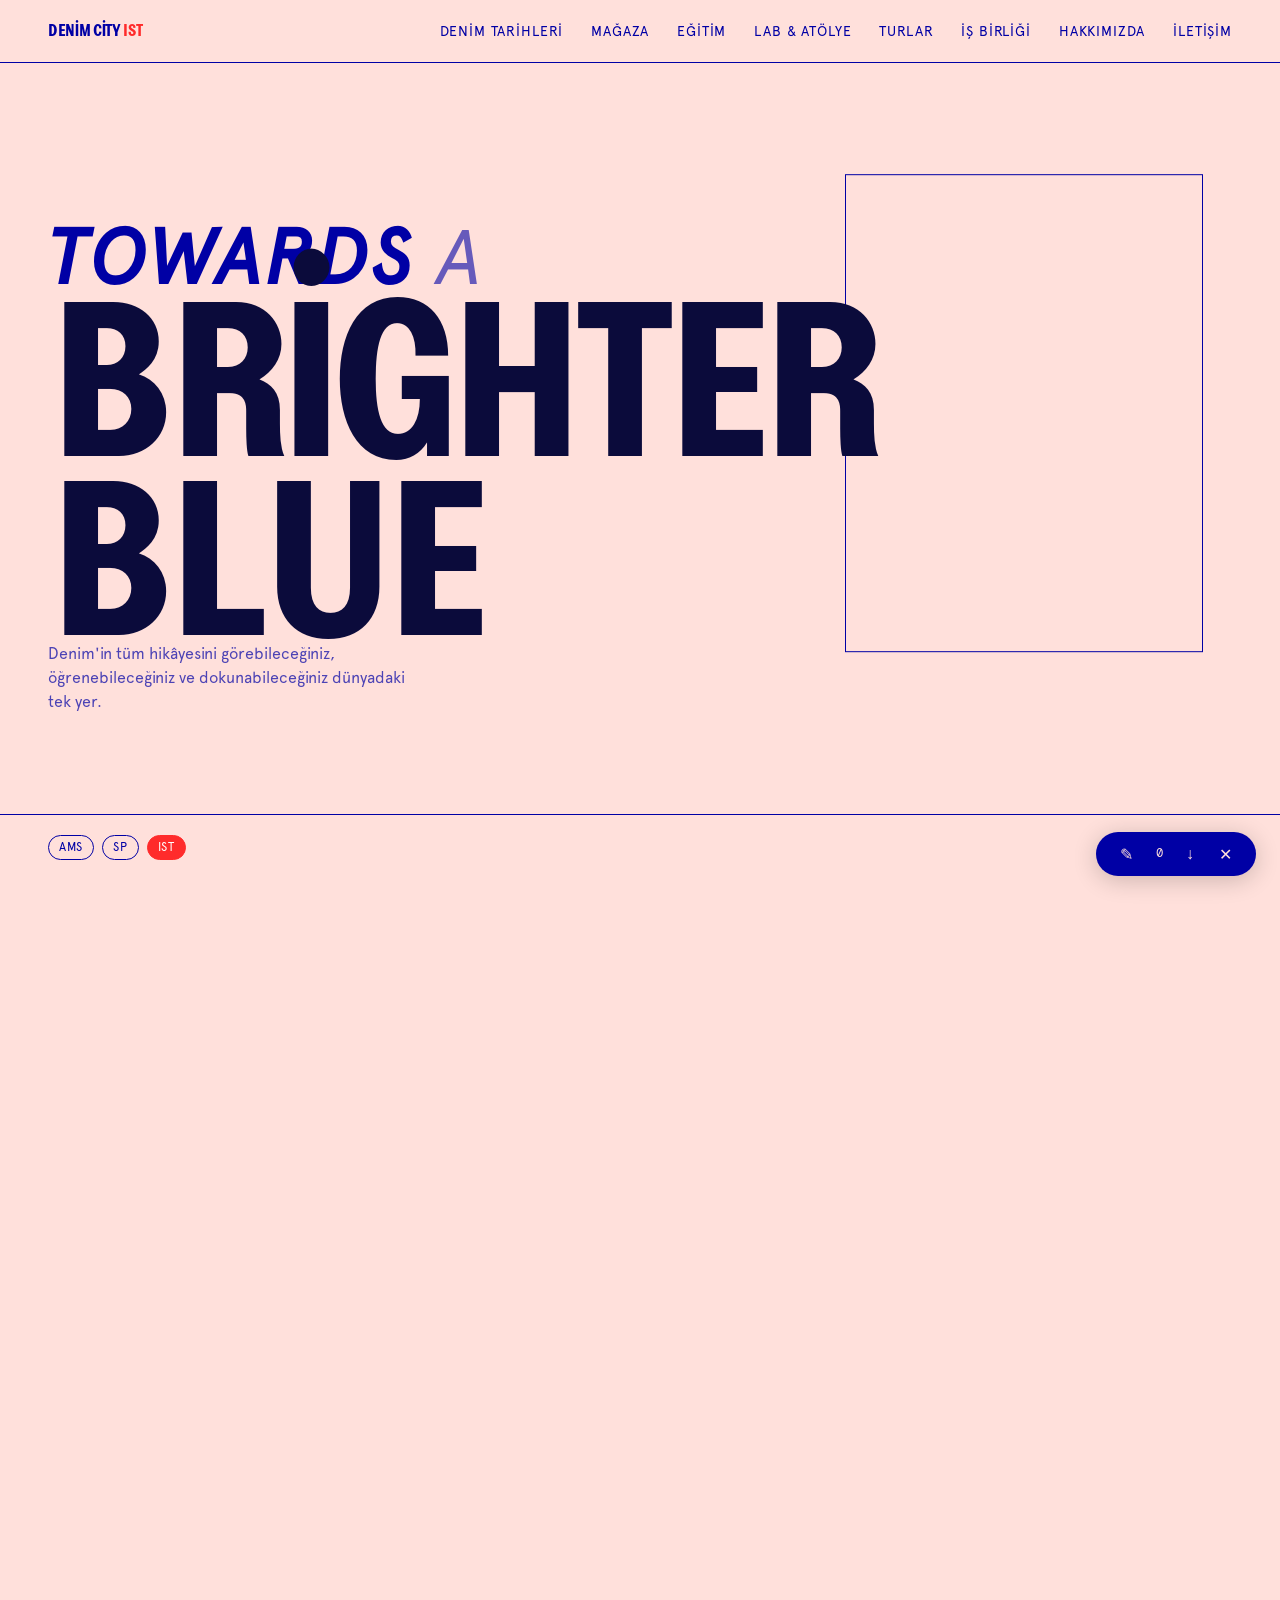
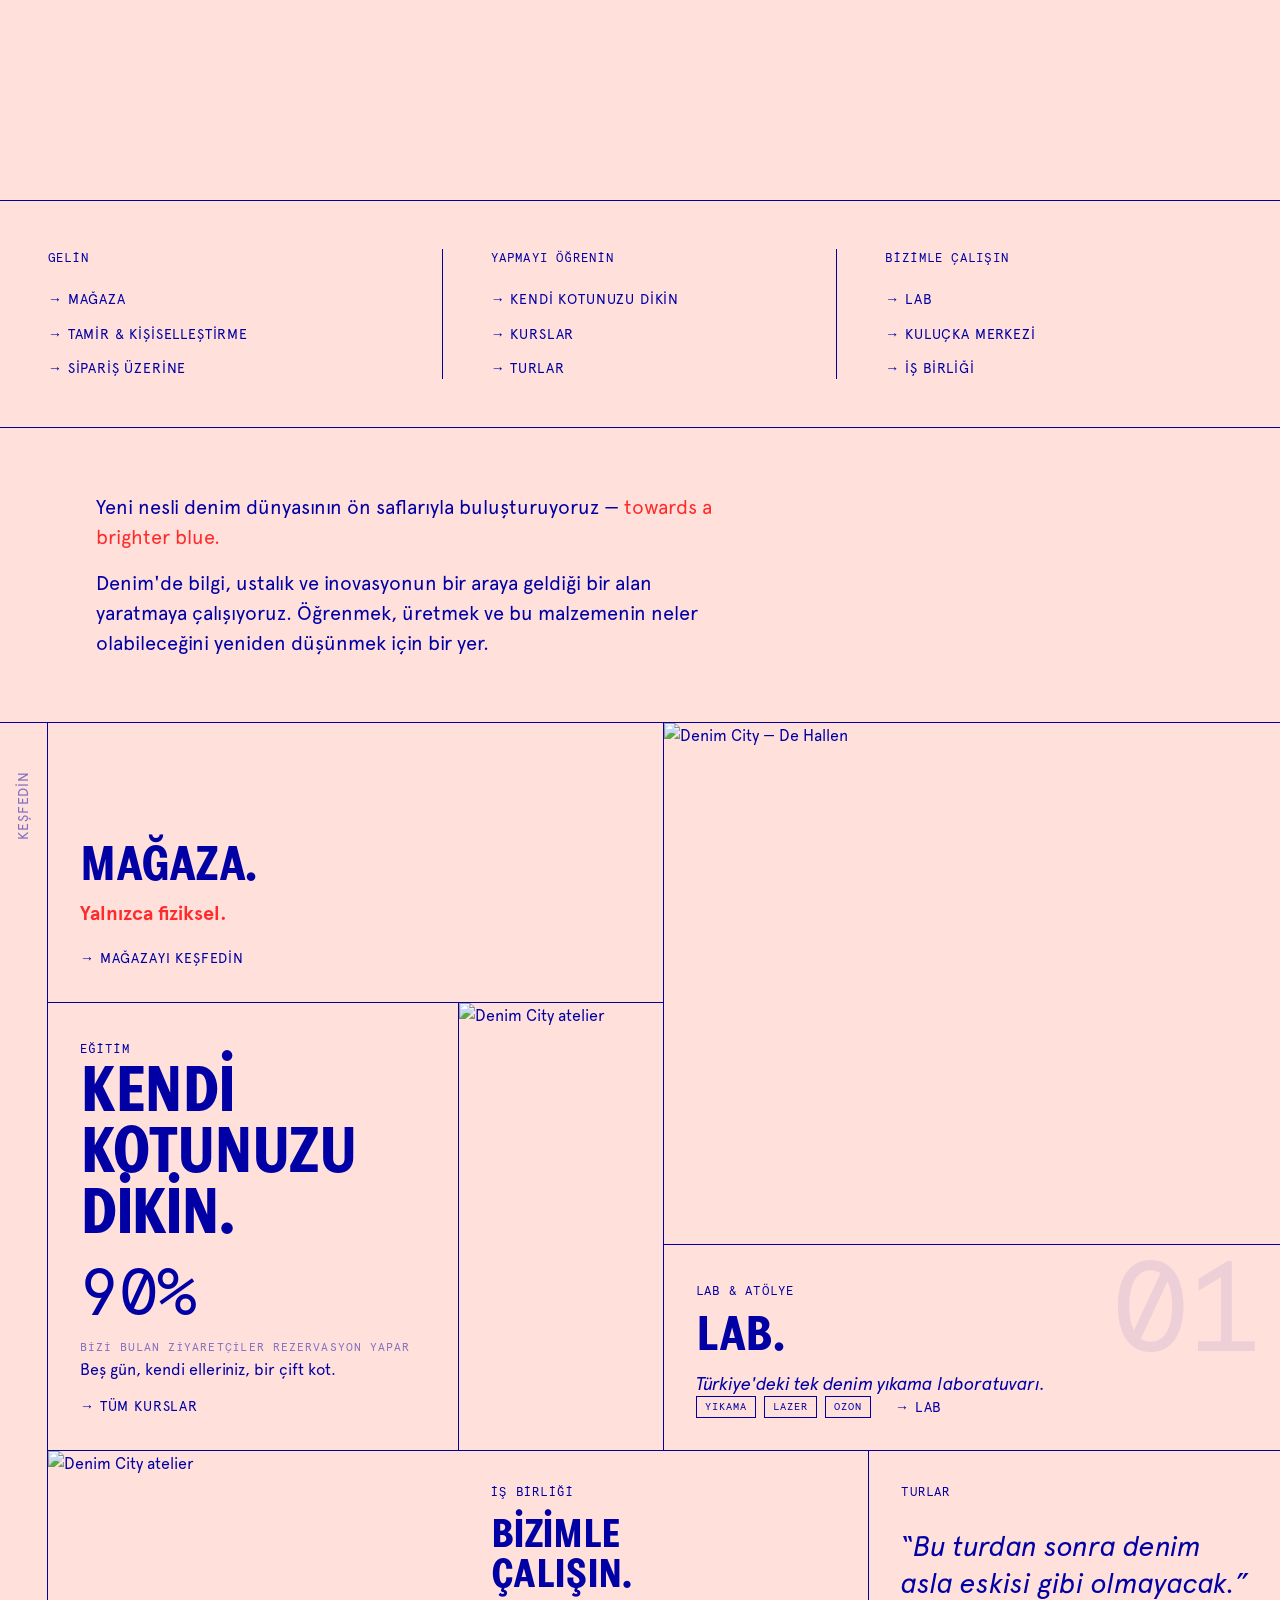
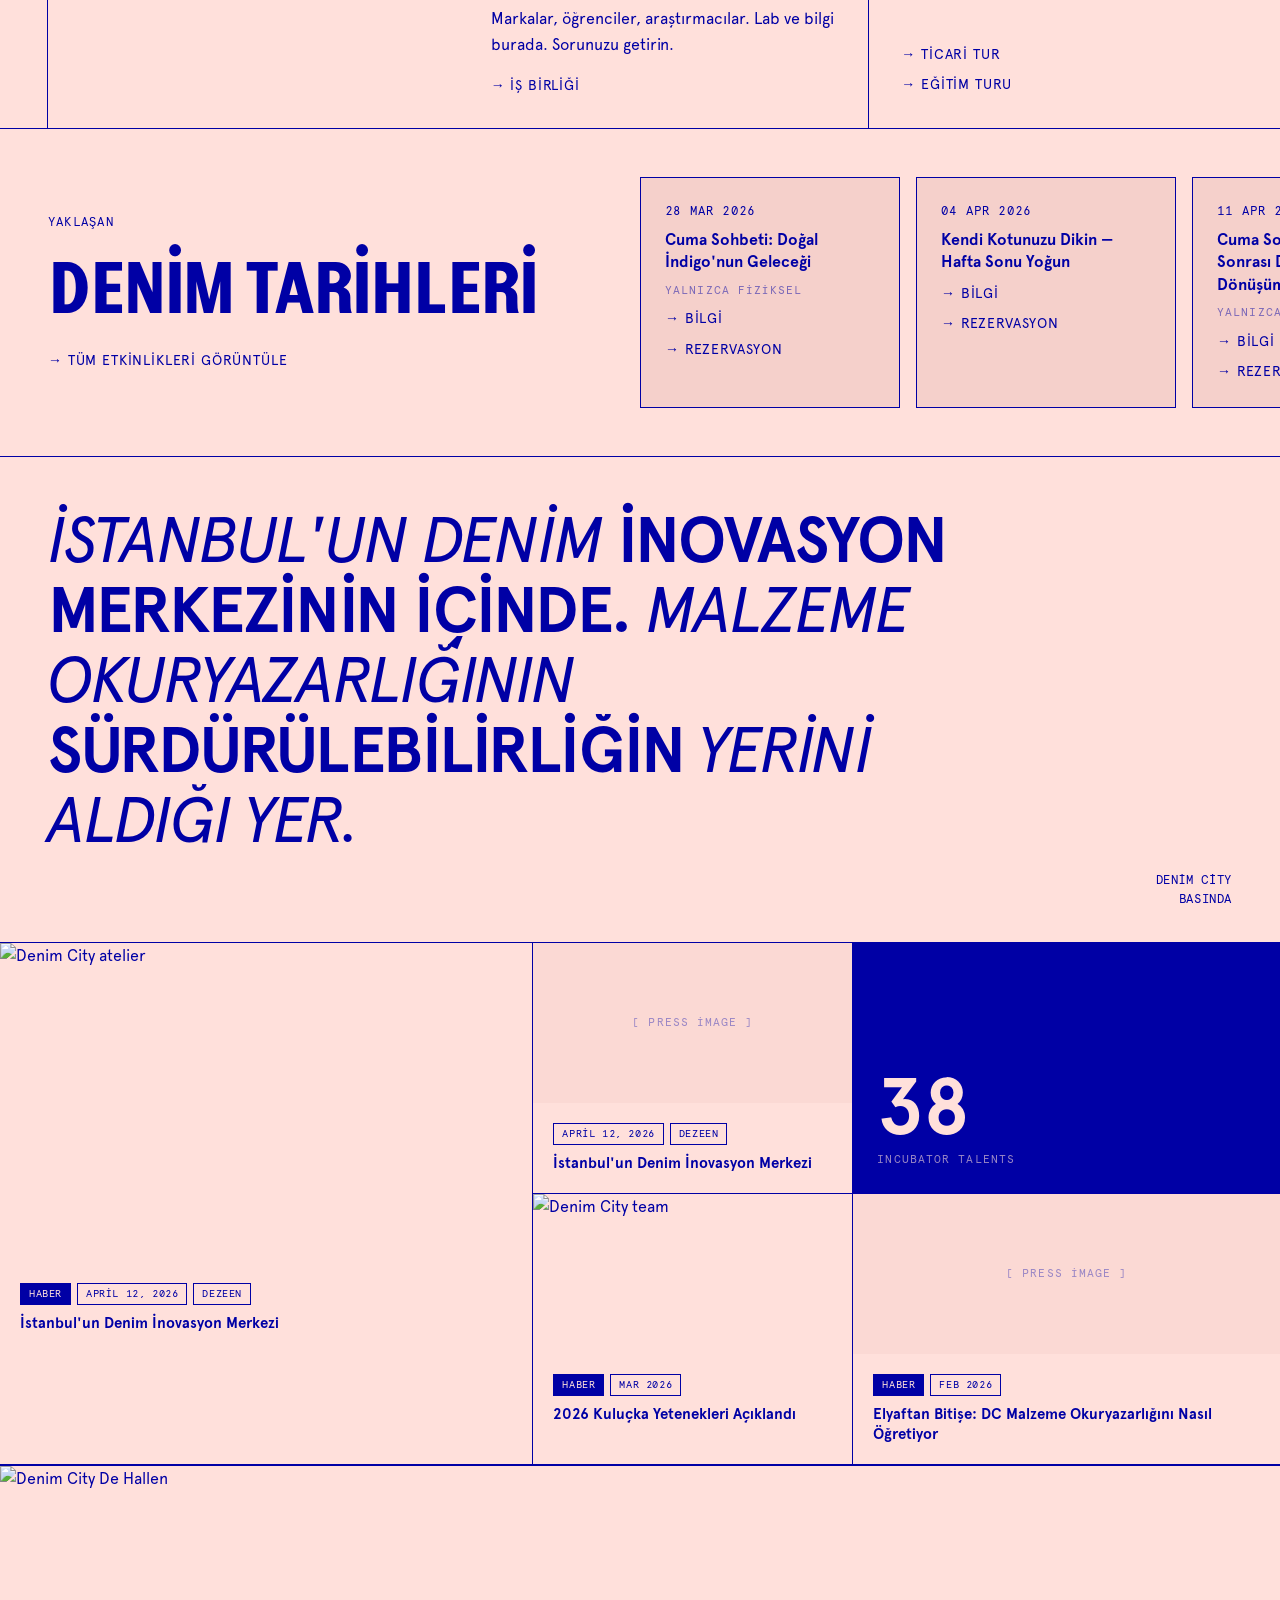
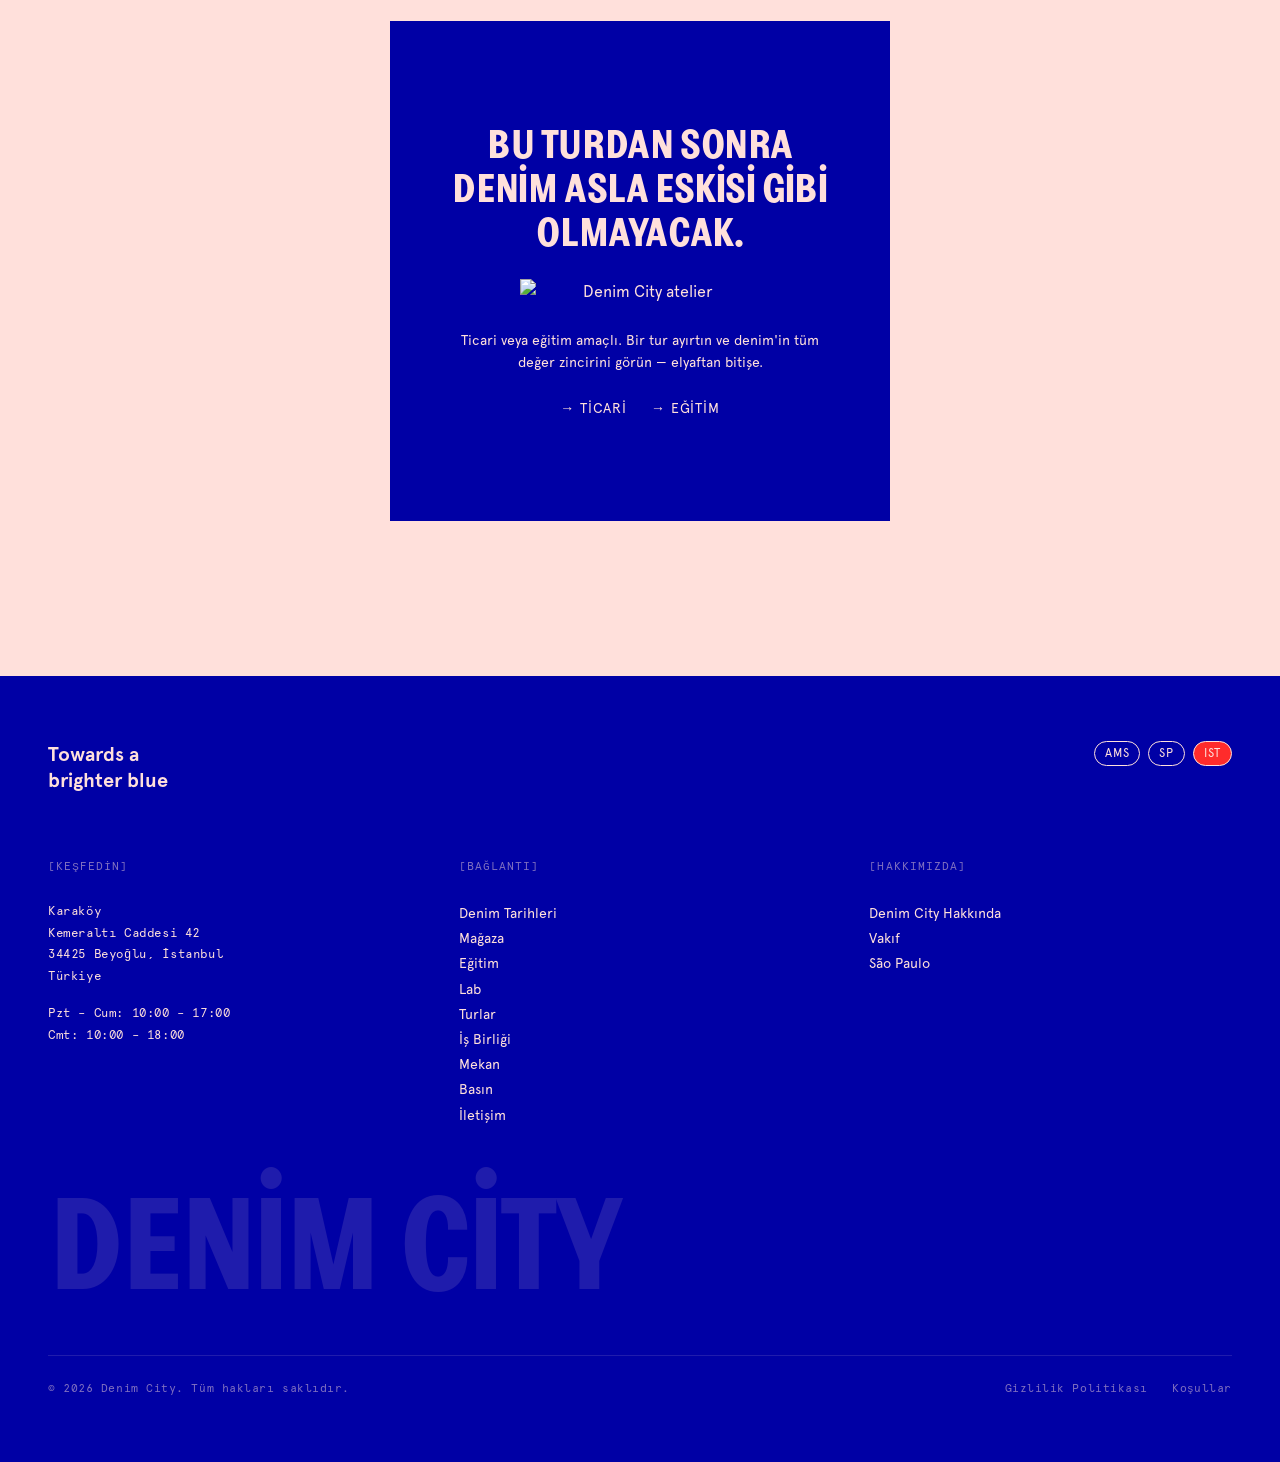
==== homepage-a-fade-tr.html @ 92e5d556 "Initial commit: Denim City homepage project Homepage variants, hero sections, fonts, images, workflo" ====
<!DOCTYPE html>
<html lang="tr">
<head>
  <meta charset="UTF-8">
  <meta name="viewport" content="width=device-width, initial-scale=1.0">
  <title>Denim City İstanbul</title>

  <link rel="preload" href="fonts/Topol-Bold.woff2" as="font" type="font/woff2" crossorigin>
  <link rel="preload" href="fonts/Apercu-Pro-Regular.woff2" as="font" type="font/woff2" crossorigin>
  <link rel="preload" href="fonts/Apercu-Mono.woff2" as="font" type="font/woff2" crossorigin>

  <style>
    @font-face {
      font-family: 'Topol';
      src: url('fonts/Topol-Bold.woff2') format('woff2');
      font-weight: 700;
      font-style: normal;
      font-display: swap;
    }
    @font-face {
      font-family: 'Apercu Pro';
      src: url('fonts/Apercu-Pro-Regular.woff2') format('woff2');
      font-weight: 400;
      font-style: normal;
      font-display: swap;
    }
    @font-face {
      font-family: 'Apercu Pro';
      src: url('fonts/Apercu-Pro-Bold.woff2') format('woff2');
      font-weight: 700;
      font-style: normal;
      font-display: swap;
    }
    @font-face {
      font-family: 'Apercu Pro';
      src: url('fonts/Apercu-Pro-Italic.woff2') format('woff2');
      font-weight: 400;
      font-style: italic;
      font-display: swap;
    }
    @font-face {
      font-family: 'Apercu Mono';
      src: url('fonts/Apercu-Mono.woff2') format('woff2');
      font-weight: 400;
      font-style: normal;
      font-display: swap;
    }

    *, *::before, *::after {
      margin: 0;
      padding: 0;
      box-sizing: border-box;
    }

    :root {
      --bg: #FFE0DB;
      --surface: #F5D0CB;
      --primary: #0000A5;
      --accent: #FF2B2B;
      --white: #FFFFFF;
      --font-display: 'Topol', sans-serif;
      --font-body: 'Apercu Pro', sans-serif;
      --font-mono: 'Apercu Mono', monospace;
    }

    html { scroll-behavior: smooth; }

    body {
      background: var(--bg);
      color: var(--primary);
      font-family: var(--font-body);
      font-size: 16px;
      line-height: 1.6;
      -webkit-font-smoothing: antialiased;
    }

    a { color: inherit; text-decoration: none; }

    img {
      display: block;
      width: 100%;
      height: 100%;
      object-fit: cover;
    }

    /* ── Nav ── */
    .nav {
      position: fixed;
      top: 0;
      left: 0;
      right: 0;
      z-index: 100;
      display: flex;
      align-items: center;
      justify-content: space-between;
      padding: 20px 48px;
      background: var(--bg);
      border-bottom: 1px solid var(--primary);
    }
    .nav__wordmark {
      font-family: var(--font-display);
      font-weight: 700;
      font-size: 16px;
      text-transform: uppercase;
      letter-spacing: -0.02em;
      line-height: 1;
      white-space: nowrap;
    }
    .nav__links {
      display: flex;
      gap: 28px;
    }
    .nav__links a {
      font-family: var(--font-body);
      font-size: 14px;
      text-transform: uppercase;
      letter-spacing: 0.06em;
      transition: color 0.2s;
    }
    .nav__links a:hover { color: var(--accent); }

    /* ── Shared ── */
    .rule { border-top: 1px solid var(--primary); }

    .pill {
      font-family: var(--font-body);
      font-size: 12px;
      text-transform: uppercase;
      letter-spacing: 0.06em;
      border: 1px solid var(--primary);
      border-radius: 999px;
      padding: 2px 10px;
      display: inline-block;
    }
    .pill--active {
      background: var(--accent);
      color: var(--white);
      border-color: var(--accent);
    }

    .arrow-link {
      font-family: var(--font-body);
      font-size: 14px;
      text-transform: uppercase;
      letter-spacing: 0.06em;
      transition: color 0.2s;
      display: inline-block;
    }
    .arrow-link:hover { color: var(--accent); }

    .meta {
      font-family: var(--font-mono);
      font-size: 12px;
      text-transform: uppercase;
      letter-spacing: 0.1em;
    }

    .accent { color: var(--accent); }

    .placeholder {
      background: var(--surface);
      display: flex;
      align-items: center;
      justify-content: center;
      font-family: var(--font-mono);
      font-size: 11px;
      text-transform: uppercase;
      letter-spacing: 0.1em;
      color: var(--primary);
      opacity: 0.4;
      text-align: center;
      padding: 16px;
    }

    /* ── Hero — The Fade ── */
    .hero {
      min-height: 200svh;
      padding-top: 61px;
      position: relative;
    }

    .hero__sticky {
      position: sticky;
      top: 61px;
      height: calc(100svh - 61px);
      display: grid;
      grid-template-rows: 1fr auto;
      overflow: hidden;
    }

    .hero__stage {
      display: flex;
      align-items: center;
      padding: 0 48px;
      position: relative;
    }

    .hero__title {
      position: relative;
      z-index: 2;
      text-transform: uppercase;
    }

    .hero__title-pre {
      display: block;
      font-family: var(--font-body);
      font-style: italic;
      font-size: clamp(40px, 6vw, 80px);
      letter-spacing: 0.06em;
      color: var(--primary);
      margin-bottom: 4px;
      line-height: 1;
    }
    .hero__title-pre .w-bold {
      font-weight: 700;
    }
    .hero__title-pre .w-light {
      font-weight: 400;
      opacity: 0.6;
    }

    .hero__title-main {
      display: block;
      font-family: var(--font-display);
      font-weight: 700;
      font-size: clamp(90px, 17vw, 260px);
      line-height: 0.82;
      letter-spacing: -0.04em;
      color: #0B0B3B;
      transition: color 0.05s linear;
    }

    .hero__image {
      position: absolute;
      top: 50%;
      right: 6%;
      transform: translateY(-55%);
      width: 28vw;
      max-width: 440px;
      aspect-ratio: 3 / 4;
      border: 1px solid var(--primary);
      z-index: 1;
      overflow: hidden;
    }

    .hero__image img {
      scale: 1.15;
      transition: transform 0.05s linear;
    }

    .hero__bottom {
      padding: 20px 48px 40px;
      display: flex;
      align-items: center;
      justify-content: space-between;
      border-top: 1px solid var(--primary);
    }

    .hero__pills { display: flex; gap: 8px; }

    .hero__scroll {
      font-family: var(--font-mono);
      font-size: 11px;
      text-transform: uppercase;
      letter-spacing: 0.1em;
      opacity: 0.5;
    }

    .hero__sub {
      position: absolute;
      bottom: 100px;
      left: 48px;
      font-family: var(--font-body);
      font-size: 16px;
      line-height: 1.5;
      max-width: 360px;
      opacity: 0.7;
      z-index: 2;
    }

    /* ── Index ── */
    .index {
      padding: 48px;
    }
    .index__grid {
      display: grid;
      grid-template-columns: repeat(3, 1fr);
    }
    .index__col {
      padding-right: 48px;
    }
    .index__col:not(:last-child) {
      border-right: 1px solid var(--primary);
    }
    .index__col:not(:first-child) {
      padding-left: 48px;
    }
    .index__col-label {
      margin-bottom: 20px;
    }
    .index__links {
      display: flex;
      flex-direction: column;
      gap: 12px;
    }

    /* ── Masonry ── */
    .masonry {
      display: grid;
      grid-template-columns: 48px 1fr;
    }
    .masonry__label {
      border-right: 1px solid var(--primary);
      display: flex;
      align-items: flex-start;
      justify-content: center;
      padding-top: 48px;
    }
    .masonry__label span {
      font-family: var(--font-body);
      font-size: 14px;
      text-transform: uppercase;
      letter-spacing: 0.06em;
      color: var(--primary);
      opacity: 0.5;
      writing-mode: vertical-rl;
      transform: rotate(180deg);
    }
    .masonry__grid {
      display: grid;
      grid-template-columns: repeat(12, 1fr);
      grid-auto-rows: minmax(40px, auto);
      gap: 0;
    }

    /* ── Masonry items ── */
    .m-item {
      position: relative;
      overflow: hidden;
    }
    .m-item__text {
      padding: 32px;
      display: flex;
      flex-direction: column;
      gap: 12px;
    }
    .m-item__title {
      font-family: var(--font-display);
      font-weight: 700;
      font-size: 40px;
      line-height: 1.1;
      letter-spacing: -0.01em;
      text-transform: uppercase;
    }
    .m-item__copy {
      font-size: 16px;
      line-height: 1.6;
      max-width: 400px;
    }

    /* ── Store — strictly offline dominates ── */
    .m-store {
      grid-column: 1 / 7;
      grid-row: 1 / 8;
      border-right: 1px solid var(--primary);
      border-bottom: 1px solid var(--primary);
      padding: 32px;
      display: flex;
      flex-direction: column;
      justify-content: space-between;
      position: relative;
      overflow: hidden;
    }
    .m-store__huge {
      font-family: var(--font-display);
      font-weight: 700;
      font-size: clamp(100px, 14vw, 200px);
      line-height: 0.85;
      letter-spacing: -0.03em;
      text-transform: uppercase;
      color: var(--primary);
      opacity: 0.08;
      position: absolute;
      top: -10px;
      left: -5px;
    }
    .m-store__content {
      position: relative;
      z-index: 1;
      margin-top: auto;
    }
    .m-store__title {
      font-family: var(--font-display);
      font-weight: 700;
      font-size: 48px;
      line-height: 1;
      letter-spacing: -0.01em;
      text-transform: uppercase;
      margin-bottom: 8px;
    }
    .m-store__accent {
      font-family: var(--font-body);
      font-weight: 700;
      font-size: 20px;
      color: var(--accent);
      margin-bottom: 16px;
    }

    /* Store image — tall right */
    .m-store-img {
      grid-column: 7 / 13;
      grid-row: 1 / 11;
      border-bottom: 1px solid var(--primary);
    }

    /* ── Education — massive stacked title ── */
    .m-education {
      grid-column: 1 / 5;
      grid-row: 8 / 16;
      border-right: 1px solid var(--primary);
      border-bottom: 1px solid var(--primary);
      padding: 32px;
      display: flex;
      flex-direction: column;
      justify-content: space-between;
    }
    .m-education__title {
      font-family: var(--font-display);
      font-weight: 700;
      font-size: clamp(40px, 5vw, 64px);
      line-height: 0.95;
      letter-spacing: -0.02em;
      text-transform: uppercase;
    }
    .m-education__stat {
      font-family: var(--font-mono);
      font-size: 64px;
      letter-spacing: -0.02em;
      line-height: 1;
      margin: 16px 0;
    }
    .m-education__stat-label {
      font-family: var(--font-mono);
      font-size: 11px;
      text-transform: uppercase;
      letter-spacing: 0.1em;
      opacity: 0.5;
    }

    /* Education image */
    .m-education-img {
      grid-column: 5 / 7;
      grid-row: 8 / 16;
      border-right: 1px solid var(--primary);
      border-bottom: 1px solid var(--primary);
    }

    /* ── Lab — tension between huge mono number and display title ── */
    .m-lab {
      grid-column: 7 / 13;
      grid-row: 11 / 16;
      border-bottom: 1px solid var(--primary);
      padding: 32px;
      display: flex;
      flex-direction: column;
      justify-content: space-between;
      position: relative;
    }
    .m-lab__number {
      font-family: var(--font-mono);
      font-size: clamp(80px, 10vw, 160px);
      line-height: 0.8;
      letter-spacing: -0.05em;
      opacity: 0.07;
      position: absolute;
      top: 10px;
      right: 24px;
    }
    .m-lab__top {
      position: relative;
      z-index: 1;
    }
    .m-lab__title {
      font-family: var(--font-display);
      font-weight: 700;
      font-size: 48px;
      line-height: 1;
      letter-spacing: -0.01em;
      text-transform: uppercase;
      margin-top: 8px;
    }
    .m-lab__subtitle {
      font-family: var(--font-body);
      font-style: italic;
      font-size: 18px;
      line-height: 1.4;
      margin-top: 12px;
      max-width: 400px;
    }
    .m-lab__bottom {
      position: relative;
      z-index: 1;
      display: flex;
      gap: 24px;
      align-items: center;
    }
    .m-lab__tags {
      display: flex;
      gap: 8px;
    }
    .m-lab__tag {
      font-family: var(--font-mono);
      font-size: 10px;
      text-transform: uppercase;
      letter-spacing: 0.1em;
      border: 1px solid var(--primary);
      padding: 2px 8px;
    }

    /* ── Collaborate image ── */
    .m-collaborate-img {
      grid-column: 1 / 5;
      grid-row: 16 / 22;
    }

    /* ── Collaborate text ── */
    .m-collaborate {
      grid-column: 5 / 9;
      grid-row: 16 / 22;
      border-right: 1px solid var(--primary);
      padding: 32px;
      display: flex;
      flex-direction: column;
      justify-content: center;
    }
    .m-collaborate__title {
      font-family: var(--font-display);
      font-weight: 700;
      font-size: 40px;
      line-height: 1;
      letter-spacing: -0.01em;
      text-transform: uppercase;
      margin: 12px 0;
    }

    /* ── Tours — big italic quote drives the cell ── */
    .m-tours {
      grid-column: 9 / 13;
      grid-row: 16 / 22;
      padding: 32px;
      display: flex;
      flex-direction: column;
      justify-content: space-between;
      border-left: none;
    }
    .m-tours__quote {
      font-family: var(--font-body);
      font-style: italic;
      font-size: clamp(20px, 2.5vw, 28px);
      line-height: 1.3;
    }
    .m-tours__links {
      display: flex;
      flex-direction: column;
      gap: 8px;
      margin-top: 16px;
    }

    /* ── Mission strip ── */
    .mission {
      padding: 64px 96px;
    }
    .mission__text {
      font-family: var(--font-body);
      font-size: 20px;
      line-height: 1.5;
      max-width: 640px;
    }
    .mission__text + .mission__text {
      margin-top: 16px;
    }

    /* ── Denim Date ── */
    .denim-date {
      display: grid;
      grid-template-columns: 1fr 1fr;
    }
    .denim-date__left {
      padding: 48px;
      display: flex;
      flex-direction: column;
      justify-content: center;
      gap: 24px;
    }
    .denim-date__title {
      font-family: var(--font-display);
      font-weight: 700;
      font-size: clamp(48px, 6vw, 72px);
      line-height: 0.95;
      letter-spacing: -0.02em;
      text-transform: uppercase;
    }
    .denim-date__scroll {
      display: flex;
      gap: 16px;
      overflow-x: auto;
      padding: 48px 48px 48px 0;
      scrollbar-width: none;
    }
    .denim-date__scroll::-webkit-scrollbar { display: none; }
    .denim-date__card {
      flex: 0 0 260px;
      background: var(--surface);
      border: 1px solid var(--primary);
      padding: 24px;
      display: flex;
      flex-direction: column;
      gap: 8px;
    }
    .denim-date__card-title {
      font-size: 16px;
      line-height: 1.4;
    }
    .denim-date__card-tag {
      font-family: var(--font-mono);
      font-size: 11px;
      text-transform: uppercase;
      letter-spacing: 0.1em;
      opacity: 0.5;
    }

    /* ── In the Press ── */
    .press {
      padding: 0;
    }

    /* Big editorial headline */
    .press__hero {
      padding: 48px 48px 0;
    }
    .press__headline {
      font-family: var(--font-body);
      font-weight: 700;
      font-size: clamp(36px, 5vw, 64px);
      line-height: 1.08;
      letter-spacing: -0.02em;
      text-transform: uppercase;
      max-width: 900px;
    }
    .press__headline em {
      font-style: italic;
      font-weight: 400;
    }
    .press__hero-meta {
      display: flex;
      justify-content: flex-end;
      padding: 16px 48px 32px;
    }
    .press__hero-meta span {
      font-family: var(--font-mono);
      font-size: 12px;
      letter-spacing: 0.05em;
      text-transform: uppercase;
      text-align: right;
      line-height: 1.6;
    }

    /* Press grid */
    .press__grid {
      display: grid;
      grid-template-columns: 5fr 3fr 4fr;
      grid-template-rows: auto auto;
      border-top: 1px solid var(--primary);
    }

    .press-card {
      border-right: 1px solid var(--primary);
      overflow: hidden;
    }
    .press-card:last-child {
      border-right: none;
    }
    .press-card__img {
      overflow: hidden;
    }
    .press-card__body {
      padding: 20px;
      display: flex;
      flex-direction: column;
      gap: 8px;
    }
    .press-card__pills {
      display: flex;
      gap: 6px;
      flex-wrap: wrap;
    }
    .press-pill {
      font-family: var(--font-mono);
      font-size: 10px;
      text-transform: uppercase;
      letter-spacing: 0.06em;
      padding: 2px 8px;
      border: 1px solid var(--primary);
      border-radius: 0;
      display: inline-block;
    }
    .press-pill--filled {
      background: var(--primary);
      color: var(--bg);
      border-color: var(--primary);
    }
    .press-card__title {
      font-family: var(--font-body);
      font-size: 15px;
      font-weight: 700;
      line-height: 1.35;
    }

    /* Feature — tall left column */
    .press-feature {
      grid-row: 1 / 3;
      border-bottom: 1px solid var(--primary);
    }
    .press-feature .press-card__img {
      height: 320px;
    }

    /* Mid column — stacked */
    .press-mid-top {
      border-bottom: 1px solid var(--primary);
    }
    .press-mid-top .press-card__img { height: 160px; }
    .press-mid-bottom {
      border-bottom: 1px solid var(--primary);
    }
    .press-mid-bottom .press-card__img { height: 160px; }

    /* Right column — stat block + card */
    .press-stat {
      background: var(--primary);
      color: var(--bg);
      display: flex;
      flex-direction: column;
      justify-content: flex-end;
      padding: 24px;
      border-bottom: 1px solid var(--primary);
      border-right: none;
    }
    .press-stat__number {
      font-family: var(--font-body);
      font-weight: 700;
      font-size: 80px;
      line-height: 0.9;
      margin-bottom: 8px;
    }
    .press-stat__label {
      font-family: var(--font-mono);
      font-size: 11px;
      text-transform: uppercase;
      letter-spacing: 0.1em;
      opacity: 0.6;
    }
    .press-right-bottom {
      border-bottom: 1px solid var(--primary);
      border-right: none;
    }
    .press-right-bottom .press-card__img { height: 160px; }

    /* ── Tours overlay ── */
    .tours-overlay {
      position: relative;
      min-height: 90vh;
      display: flex;
      align-items: center;
      justify-content: center;
      overflow: hidden;
    }
    .tours-overlay__bg {
      position: absolute;
      inset: 0;
      z-index: 0;
    }
    .tours-overlay__bg img {
      width: 100%;
      height: 100%;
      object-fit: cover;
    }
    .tours-overlay__card {
      position: relative;
      z-index: 1;
      background: var(--primary);
      color: var(--bg);
      width: min(500px, 80vw);
      aspect-ratio: 1;
      display: flex;
      flex-direction: column;
      align-items: center;
      justify-content: center;
      text-align: center;
      padding: 48px;
      gap: 24px;
    }
    .tours-overlay__title {
      font-family: var(--font-display);
      font-weight: 700;
      font-size: clamp(28px, 4vw, 40px);
      line-height: 1.1;
      letter-spacing: -0.01em;
      text-transform: uppercase;
    }
    .tours-overlay__img {
      width: 60%;
      max-width: 240px;
      overflow: hidden;
    }
    .tours-overlay__body {
      font-family: var(--font-body);
      font-size: 14px;
      line-height: 1.6;
      max-width: 360px;
    }
    .tours-overlay__links {
      display: flex;
      gap: 24px;
    }
    .tours-overlay__links .arrow-link {
      color: var(--bg);
    }
    .tours-overlay__links .arrow-link:hover {
      color: var(--accent);
    }

    /* ── Pull quote ── */
    .pull-quote {
      padding: 96px 96px;
    }
    .pull-quote__text {
      font-family: var(--font-body);
      font-weight: 700;
      font-size: clamp(40px, 5vw, 64px);
      line-height: 1.1;
      letter-spacing: -0.02em;
      max-width: 800px;
    }

    /* ── Footer ── */
    .footer {
      background: var(--primary);
      color: var(--bg);
      padding: 64px 48px;
    }
    .footer__top {
      display: flex;
      justify-content: space-between;
      align-items: flex-start;
      margin-bottom: 64px;
    }
    .footer__tagline {
      font-family: var(--font-body);
      font-weight: 700;
      font-size: 20px;
      line-height: 1.3;
    }
    .footer__grid {
      display: grid;
      grid-template-columns: 1fr 1fr 1fr;
      gap: 48px;
      margin-bottom: 64px;
    }
    .footer__col-title {
      font-family: var(--font-mono);
      font-size: 11px;
      text-transform: uppercase;
      letter-spacing: 0.1em;
      opacity: 0.5;
      margin-bottom: 24px;
    }
    .footer__col {
      font-size: 14px;
      line-height: 1.8;
    }
    .footer__col a { transition: color 0.2s; }
    .footer__col a:hover { color: var(--accent); }
    .footer__address {
      font-family: var(--font-mono);
      font-size: 12px;
      letter-spacing: 0.05em;
      line-height: 1.8;
      margin-bottom: 16px;
    }
    .footer__hours {
      font-family: var(--font-mono);
      font-size: 12px;
      letter-spacing: 0.05em;
      line-height: 1.8;
    }
    .footer__wordmark {
      font-family: var(--font-display);
      font-weight: 700;
      font-size: clamp(64px, 10vw, 140px);
      line-height: 0.9;
      letter-spacing: -0.02em;
      text-transform: uppercase;
      margin-top: 48px;
      opacity: 0.12;
    }
    .footer__bottom {
      display: flex;
      justify-content: space-between;
      align-items: center;
      margin-top: 48px;
      padding-top: 24px;
      border-top: 1px solid #FFE0DB20;
    }
    .footer__copy {
      font-family: var(--font-mono);
      font-size: 11px;
      letter-spacing: 0.05em;
      opacity: 0.5;
    }
    .footer__legal {
      display: flex;
      gap: 24px;
      font-family: var(--font-mono);
      font-size: 11px;
      letter-spacing: 0.05em;
    }
    .footer__legal a { opacity: 0.5; transition: opacity 0.2s; }
    .footer__legal a:hover { opacity: 1; }

    /* ── Responsive ── */
    @media (max-width: 1024px) {
      .masonry__grid {
        grid-template-columns: repeat(6, 1fr);
      }
      .m-store { grid-column: 1 / 4; grid-row: 1 / 6; }
      .m-store-img { grid-column: 4 / 7; grid-row: 1 / 6; }
      .m-education { grid-column: 1 / 4; grid-row: 6 / 11; }
      .m-education-img { grid-column: 4 / 7; grid-row: 6 / 8; }
      .m-lab { grid-column: 4 / 7; grid-row: 8 / 11; }
      .m-collaborate-img { grid-column: 1 / 3; grid-row: 11 / 15; }
      .m-collaborate { grid-column: 3 / 5; grid-row: 11 / 15; }
      .m-tours { grid-column: 5 / 7; grid-row: 11 / 15; }
    }

    @media (max-width: 768px) {
      .nav { padding: 16px 24px; }
      .nav__links { display: none; }
      .hero__stage { padding: 0 24px; }
      .hero__title-main { font-size: clamp(56px, 14vw, 100px); }
      .hero__title-pre { font-size: clamp(28px, 5vw, 48px); }
      .hero__image {
        width: 45vw;
        right: 4%;
        top: 55%;
      }
      .hero__sub {
        bottom: 80px;
        left: 24px;
        font-size: 14px;
        max-width: 55%;
      }
      .hero__bottom { padding: 16px 24px 32px; }
      .index__grid {
        grid-template-columns: 1fr;
        gap: 32px;
      }
      .index__col {
        padding: 0 !important;
        border-right: none !important;
      }
      .index__col:not(:last-child) {
        border-bottom: 1px solid var(--primary);
        padding-bottom: 32px !important;
      }
      .masonry { grid-template-columns: 1fr; }
      .masonry__label { display: none; }
      .masonry__grid {
        grid-template-columns: 1fr;
        grid-auto-rows: auto;
      }
      .m-store, .m-store-img, .m-education, .m-education-img,
      .m-lab, .m-collaborate-img, .m-collaborate, .m-tours {
        grid-column: 1 / -1;
        grid-row: auto;
        border-right: none !important;
      }
      .m-item__title { font-size: 32px; }
      .mission { padding: 48px 24px; }
      .denim-date { grid-template-columns: 1fr; }
      .press__hero { padding: 32px 24px 0; }
      .press__hero-meta { padding: 16px 24px; }
      .press__grid { grid-template-columns: 1fr; }
      .press-card, .press-stat {
        border-right: none;
        grid-row: auto;
      }
      .press-feature { grid-row: auto; }
      .pull-quote { padding: 48px 24px; }
      .pull-quote__text { font-size: clamp(28px, 7vw, 40px); }
      .footer__grid { grid-template-columns: 1fr; }
    }

    @media (prefers-reduced-motion: reduce) {
      *, *::before, *::after { transition: none !important; animation: none !important; }
      html { scroll-behavior: auto; }
      .hero__title-main { color: #0040DD; }
    }
  </style>
</head>
<body>

  <!-- Nav -->
  <nav class="nav">
    <div class="nav__wordmark">Denim City <span class="accent">IST</span></div>
    <div class="nav__links">
      <a href="#denim-date">Denim Tarihleri</a>
      <a href="#store">Mağaza</a>
      <a href="#education">Eğitim</a>
      <a href="#lab">Lab & Atölye</a>
      <a href="#tours">Turlar</a>
      <a href="#collaborate">İş Birliği</a>
      <a href="#contact">Hakkımızda</a>
      <a href="#contact">İletişim</a>
    </div>
  </nav>

  <!-- Hero -->
  <section class="hero">
    <div class="hero__sticky">
      <div class="hero__stage">
        <h1 class="hero__title">
          <span class="hero__title-pre"><span class="w-bold">Towards</span> <span class="w-light">a</span></span>
          <span class="hero__title-main">Brighter<br>Blue</span>
        </h1>

        <div class="hero__image">
          <img src="Beeld/House of Denim/LEX12616.jpg" alt="Indigo loom at Denim City">
        </div>

        <p class="hero__sub">Denim'in tüm hikâyesini görebileceğiniz, öğrenebileceğiniz ve dokunabileceğiniz dünyadaki tek yer.</p>
      </div>

      <div class="hero__bottom">
        <div class="hero__pills">
          <span class="pill">AMS</span>
          <span class="pill">SP</span>
          <span class="pill pill--active">IST</span>
        </div>
        <span class="hero__scroll">Kaydırın &darr;</span>
      </div>
    </div>
  </section>

  <!-- Index -->
  <div class="rule"></div>
  <section class="index">
    <div class="index__grid">
      <div class="index__col">
        <div class="meta index__col-label">Gelin</div>
        <div class="index__links">
          <a href="#store" class="arrow-link">&rarr; Mağaza</a>
          <a href="#" class="arrow-link">&rarr; Tamir & Kişiselleştirme</a>
          <a href="#" class="arrow-link">&rarr; Sipariş Üzerine</a>
        </div>
      </div>
      <div class="index__col">
        <div class="meta index__col-label">Yapmayı öğrenin</div>
        <div class="index__links">
          <a href="#education" class="arrow-link">&rarr; Kendi Kotunuzu Dikin</a>
          <a href="#" class="arrow-link">&rarr; Kurslar</a>
          <a href="#tours" class="arrow-link">&rarr; Turlar</a>
        </div>
      </div>
      <div class="index__col">
        <div class="meta index__col-label">Bizimle çalışın</div>
        <div class="index__links">
          <a href="#lab" class="arrow-link">&rarr; Lab</a>
          <a href="#" class="arrow-link">&rarr; Kuluçka Merkezi</a>
          <a href="#collaborate" class="arrow-link">&rarr; İş Birliği</a>
        </div>
      </div>
    </div>
  </section>

  <!-- Mission -->
  <div class="rule"></div>
  <section class="mission">
    <p class="mission__text">Yeni nesli denim dünyasının ön saflarıyla buluşturuyoruz — <span class="accent">towards a brighter blue.</span></p>
    <p class="mission__text">Denim'de bilgi, ustalık ve inovasyonun bir araya geldiği bir alan yaratmaya çalışıyoruz. Öğrenmek, üretmek ve bu malzemenin neler olabileceğini yeniden düşünmek için bir yer.</p>
  </section>

  <!-- Masonry: Store / Education / Lab / Collaborate / Tours -->
  <div class="rule"></div>
  <section class="masonry">
    <div class="masonry__label">
      <span>Keşfedin</span>
    </div>
    <div class="masonry__grid">

      <!-- Store -->
      <div class="m-item m-store" id="store">
        <div class="m-store__content">
          <h2 class="m-store__title">Mağaza.</h2>
          <div class="m-store__accent">Yalnızca fiziksel.</div>
          <a href="#" class="arrow-link">&rarr; Mağazayı keşfedin</a>
        </div>
      </div>

      <!-- Store image — tall right -->
      <div class="m-item m-store-img">
        <img src="Beeld/HomepageHeroOption.jpg" alt="Denim City — De Hallen">
      </div>

      <!-- Education -->
      <div class="m-item m-education" id="education">
        <div>
          <span class="meta">Eğitim</span>
          <h2 class="m-education__title">Kendi Kotunuzu Dikin.</h2>
          <div class="m-education__stat">90%</div>
          <div class="m-education__stat-label">bizi bulan ziyaretçiler rezervasyon yapar</div>
        </div>
        <div>
          <p class="m-item__copy">Beş gün, kendi elleriniz, bir çift kot.</p>
          <a href="#" class="arrow-link" style="margin-top: 12px;">&rarr; Tüm kurslar</a>
        </div>
      </div>

      <!-- Education image -->
      <div class="m-item m-education-img">
        <img src="Beeld/LEX11796-2.jpg" alt="Denim City atelier">
      </div>

      <!-- Lab -->
      <div class="m-item m-lab" id="lab">
        <div class="m-lab__number">01</div>
        <div class="m-lab__top">
          <span class="meta">Lab & Atölye</span>
          <h2 class="m-lab__title">Lab.</h2>
          <p class="m-lab__subtitle">Türkiye'deki tek denim yıkama laboratuvarı.</p>
        </div>
        <div class="m-lab__bottom">
          <div class="m-lab__tags">
            <span class="m-lab__tag">Yıkama</span>
            <span class="m-lab__tag">Lazer</span>
            <span class="m-lab__tag">Ozon</span>
          </div>
          <a href="#" class="arrow-link">&rarr; Lab</a>
        </div>
      </div>

      <!-- Collaborate image -->
      <div class="m-item m-collaborate-img">
        <img src="Beeld/LEX11796-2.jpg" alt="Denim City atelier">
      </div>

      <!-- Collaborate -->
      <div class="m-item m-collaborate" id="collaborate">
        <span class="meta">İş Birliği</span>
        <h2 class="m-collaborate__title">Bizimle<br>Çalışın.</h2>
        <p class="m-item__copy">Markalar, öğrenciler, araştırmacılar. Lab ve bilgi burada. Sorunuzu getirin.</p>
        <a href="#" class="arrow-link" style="margin-top: 16px;">&rarr; İş Birliği</a>
      </div>

      <!-- Tours -->
      <div class="m-item m-tours" id="tours">
        <span class="meta">Turlar</span>
        <p class="m-tours__quote">&ldquo;Bu turdan sonra denim asla eskisi gibi olmayacak.&rdquo;</p>
        <div class="m-tours__links">
          <a href="#" class="arrow-link">&rarr; Ticari tur</a>
          <a href="#" class="arrow-link">&rarr; Eğitim turu</a>
        </div>
      </div>

    </div>
  </section>

  <!-- Denim Date -->
  <div class="rule"></div>
  <section class="denim-date" id="denim-date">
    <div class="denim-date__left">
      <span class="meta">Yaklaşan</span>
      <h2 class="denim-date__title">Denim Tarihleri</h2>
      <a href="#" class="arrow-link">&rarr; Tüm etkinlikleri görüntüle</a>
    </div>
    <div class="denim-date__scroll">
      <article class="denim-date__card">
        <span class="meta">28 Mar 2026</span>
        <h3 class="denim-date__card-title">Cuma Sohbeti: Doğal İndigo'nun Geleceği</h3>
        <span class="denim-date__card-tag">Yalnızca fiziksel</span>
        <a href="#" class="arrow-link">&rarr; Bilgi</a>
        <a href="#" class="arrow-link">&rarr; Rezervasyon</a>
      </article>
      <article class="denim-date__card">
        <span class="meta">04 Apr 2026</span>
        <h3 class="denim-date__card-title">Kendi Kotunuzu Dikin — Hafta Sonu Yoğun</h3>
        <a href="#" class="arrow-link">&rarr; Bilgi</a>
        <a href="#" class="arrow-link">&rarr; Rezervasyon</a>
      </article>
      <article class="denim-date__card">
        <span class="meta">11 Apr 2026</span>
        <h3 class="denim-date__card-title">Cuma Sohbeti: Tüketici Sonrası Denim Geri Dönüşümü</h3>
        <span class="denim-date__card-tag">Yalnızca fiziksel</span>
        <a href="#" class="arrow-link">&rarr; Bilgi</a>
        <a href="#" class="arrow-link">&rarr; Rezervasyon</a>
      </article>
      <article class="denim-date__card">
        <span class="meta">18 Apr 2026</span>
        <h3 class="denim-date__card-title">Lazer Terbiye Ustalık Sınıfı</h3>
        <a href="#" class="arrow-link">&rarr; Bilgi</a>
        <a href="#" class="arrow-link">&rarr; Rezervasyon</a>
      </article>
    </div>
  </section>

  <!-- In the Press -->
  <div class="rule"></div>
  <section class="press">
    <div class="press__hero">
      <h2 class="press__headline"><em>İstanbul'un denim</em> inovasyon merkezinin içinde. <em>Malzeme okuryazarlığının</em> sürdürülebilirliğin <em>yerini aldığı yer.</em></h2>
    </div>
    <div class="press__hero-meta">
      <span>Denim City<br>Basında</span>
    </div>

    <div class="press__grid">
      <!-- Feature — left, tall -->
      <article class="press-card press-feature">
        <div class="press-card__img">
          <img src="Beeld/LEX11796-2.jpg" alt="Denim City atelier" style="height: 320px;">
        </div>
        <div class="press-card__body">
          <div class="press-card__pills">
            <span class="press-pill press-pill--filled">Haber</span>
            <span class="press-pill">April 12, 2026</span>
            <span class="press-pill">Dezeen</span>
          </div>
          <h3 class="press-card__title">İstanbul'un Denim İnovasyon Merkezi</h3>
        </div>
      </article>

      <!-- Mid top -->
      <article class="press-card press-mid-top">
        <div class="press-card__img placeholder" style="height: 160px;">[ Press image ]</div>
        <div class="press-card__body">
          <div class="press-card__pills">
            <span class="press-pill">April 12, 2026</span>
            <span class="press-pill">Dezeen</span>
          </div>
          <h3 class="press-card__title">İstanbul'un Denim İnovasyon Merkezi</h3>
        </div>
      </article>

      <!-- Stat block — right top -->
      <div class="press-stat">
        <div class="press-stat__number">38</div>
        <div class="press-stat__label">Incubator Talents</div>
      </div>

      <!-- Mid bottom -->
      <article class="press-card press-mid-bottom">
        <div class="press-card__img">
          <img src="Beeld/HomepageHeroOption.jpg" alt="Denim City team" style="height: 160px;">
        </div>
        <div class="press-card__body">
          <div class="press-card__pills">
            <span class="press-pill press-pill--filled">Haber</span>
            <span class="press-pill">Mar 2026</span>
          </div>
          <h3 class="press-card__title">2026 Kuluçka Yetenekleri Açıklandı</h3>
        </div>
      </article>

      <!-- Right bottom -->
      <article class="press-card press-right-bottom">
        <div class="press-card__img placeholder" style="height: 160px;">[ Press image ]</div>
        <div class="press-card__body">
          <div class="press-card__pills">
            <span class="press-pill press-pill--filled">Haber</span>
            <span class="press-pill">Feb 2026</span>
          </div>
          <h3 class="press-card__title">Elyaftan Bitişe: DC Malzeme Okuryazarlığını Nasıl Öğretiyor</h3>
        </div>
      </article>
    </div>
  </section>

  <!-- Tours overlay -->
  <div class="rule"></div>
  <section class="tours-overlay" id="tours-overlay">
    <div class="tours-overlay__bg">
      <img src="Beeld/HomepageHeroOption.jpg" alt="Denim City De Hallen">
    </div>
    <div class="tours-overlay__card">
      <h2 class="tours-overlay__title">Bu turdan sonra denim asla eskisi gibi olmayacak.</h2>
      <div class="tours-overlay__img">
        <img src="Beeld/LEX11796-2.jpg" alt="Denim City atelier">
      </div>
      <p class="tours-overlay__body">Ticari veya eğitim amaçlı. Bir tur ayırtın ve denim'in tüm değer zincirini görün — elyaftan bitişe.</p>
      <div class="tours-overlay__links">
        <a href="#" class="arrow-link">&rarr; Ticari</a>
        <a href="#" class="arrow-link">&rarr; Eğitim</a>
      </div>
    </div>
  </section>

  <!-- Footer -->
  <div class="rule"></div>
  <footer class="footer" id="contact">
    <div class="footer__top">
      <div class="footer__tagline">Towards a<br>brighter blue</div>
      <div style="display: flex; gap: 8px;">
        <span class="pill" style="border-color: var(--bg); color: var(--bg);">AMS</span>
        <span class="pill" style="border-color: var(--bg); color: var(--bg);">SP</span>
        <span class="pill pill--active" style="border-color: var(--bg); color: var(--bg);">IST</span>
      </div>
    </div>
    <div class="footer__grid">
      <div class="footer__col">
        <div class="footer__col-title">[Keşfedin]</div>
        <div class="footer__address">
          Karaköy<br>
          Kemeraltı Caddesi 42<br>
          34425 Beyoğlu, İstanbul<br>
          Türkiye
        </div>
        <div class="footer__hours">
          Pzt – Cum: 10:00 – 17:00<br>
          Cmt: 10:00 – 18:00
        </div>
      </div>
      <div class="footer__col">
        <div class="footer__col-title">[Bağlantı]</div>
        <a href="#">Denim Tarihleri</a><br>
        <a href="#">Mağaza</a><br>
        <a href="#">Eğitim</a><br>
        <a href="#">Lab</a><br>
        <a href="#">Turlar</a><br>
        <a href="#">İş Birliği</a><br>
        <a href="#">Mekan</a><br>
        <a href="#">Basın</a><br>
        <a href="#">İletişim</a>
      </div>
      <div class="footer__col">
        <div class="footer__col-title">[Hakkımızda]</div>
        <a href="#">Denim City Hakkında</a><br>
        <a href="#">Vakıf</a><br>
        <a href="#">São Paulo</a>
      </div>
    </div>
    <div class="footer__wordmark">Denim City</div>
    <div class="footer__bottom">
      <span class="footer__copy">&copy; 2026 Denim City. Tüm hakları saklıdır.</span>
      <div class="footer__legal">
        <a href="#">Gizlilik Politikası</a>
        <a href="#">Koşullar</a>
      </div>
    </div>
  </footer>

<!-- ── Annotation Layer ── -->
<div id="anno-overlay"></div>
<div id="anno-toolbar">
  <button id="anno-toggle" title="Toggle annotations">✎</button>
  <span id="anno-count">0</span>
  <button id="anno-export" title="Export annotations">↓</button>
  <button id="anno-clear" title="Clear all">✕</button>
</div>

<div id="anno-form" style="display:none;">
  <label>
    <span>Name</span>
    <input type="text" id="anno-name" placeholder="Your name">
  </label>
  <label>
    <span>Note</span>
    <textarea id="anno-note" rows="3" placeholder="Your annotation..."></textarea>
  </label>
  <div id="anno-form-actions">
    <button id="anno-save">Save</button>
    <button id="anno-cancel">Cancel</button>
  </div>
</div>

<style>
  #anno-toolbar {
    position: fixed;
    bottom: 24px;
    right: 24px;
    z-index: 9999;
    display: flex;
    align-items: center;
    gap: 8px;
    background: var(--primary);
    color: var(--bg);
    padding: 8px 16px;
    border-radius: 999px;
    font-family: var(--font-mono);
    font-size: 12px;
    box-shadow: 0 4px 24px rgba(0,0,0,0.2);
  }
  #anno-toolbar button {
    background: none;
    border: none;
    color: var(--bg);
    font-size: 16px;
    cursor: pointer;
    padding: 4px 8px;
    border-radius: 4px;
    font-family: inherit;
    transition: background 0.15s;
  }
  #anno-toolbar button:hover {
    background: rgba(255,224,219,0.15);
  }
  #anno-toggle.active {
    background: var(--accent);
    color: white;
  }
  #anno-count {
    min-width: 20px;
    text-align: center;
  }

  #anno-form {
    position: fixed;
    z-index: 10000;
    background: white;
    border: 1px solid var(--primary);
    padding: 20px;
    width: 280px;
    box-shadow: 0 8px 32px rgba(0,0,0,0.15);
    font-family: var(--font-body);
    font-size: 14px;
  }
  #anno-form label {
    display: block;
    margin-bottom: 12px;
  }
  #anno-form label span {
    display: block;
    font-family: var(--font-mono);
    font-size: 10px;
    text-transform: uppercase;
    letter-spacing: 0.1em;
    color: #0000A580;
    margin-bottom: 4px;
  }
  #anno-form input,
  #anno-form textarea {
    width: 100%;
    border: 1px solid var(--primary);
    padding: 8px;
    font-family: var(--font-body);
    font-size: 13px;
    background: var(--bg);
    color: var(--primary);
    outline: none;
    resize: vertical;
  }
  #anno-form-actions {
    display: flex;
    gap: 8px;
  }
  #anno-form-actions button {
    flex: 1;
    padding: 8px;
    border: 1px solid var(--primary);
    background: none;
    color: var(--primary);
    font-family: var(--font-mono);
    font-size: 11px;
    text-transform: uppercase;
    letter-spacing: 0.06em;
    cursor: pointer;
    transition: all 0.15s;
  }
  #anno-save {
    background: var(--primary) !important;
    color: var(--bg) !important;
  }
  #anno-save:hover {
    background: var(--accent) !important;
    border-color: var(--accent) !important;
  }

  .anno-pin {
    position: absolute;
    z-index: 9998;
    width: 24px;
    height: 24px;
    border-radius: 50%;
    background: var(--accent);
    color: white;
    font-family: var(--font-mono);
    font-size: 10px;
    display: flex;
    align-items: center;
    justify-content: center;
    cursor: pointer;
    transform: translate(-50%, -50%);
    box-shadow: 0 2px 8px rgba(0,0,0,0.2);
    transition: transform 0.15s;
  }
  .anno-pin:hover {
    transform: translate(-50%, -50%) scale(1.2);
  }

  .anno-bubble {
    position: absolute;
    z-index: 9999;
    background: white;
    border: 1px solid var(--primary);
    padding: 16px;
    width: 240px;
    box-shadow: 0 4px 16px rgba(0,0,0,0.1);
    font-family: var(--font-body);
    font-size: 13px;
    line-height: 1.5;
    display: none;
    transform: translate(-50%, 16px);
  }
  .anno-bubble.visible {
    display: block;
  }
  .anno-bubble__name {
    font-family: var(--font-mono);
    font-size: 10px;
    text-transform: uppercase;
    letter-spacing: 0.1em;
    color: var(--accent);
    margin-bottom: 4px;
  }
  .anno-bubble__note {
    color: var(--primary);
  }
  .anno-bubble__delete {
    font-family: var(--font-mono);
    font-size: 9px;
    text-transform: uppercase;
    letter-spacing: 0.1em;
    color: #0000A580;
    background: none;
    border: none;
    cursor: pointer;
    margin-top: 8px;
    padding: 0;
  }
  .anno-bubble__delete:hover {
    color: var(--accent);
  }

  body.annotating {
    cursor: crosshair;
  }
  #anno-overlay {
    display: none;
    position: fixed;
    inset: 0;
    z-index: 9990;
    cursor: crosshair;
  }
  body.annotating #anno-overlay {
    display: block;
  }
</style>

<script>
(function() {
  const KEY = 'dc-annotations';
  let annotations = JSON.parse(localStorage.getItem(KEY) || '[]');
  let isAnnotating = false;
  let pendingClick = null;

  const toggle = document.getElementById('anno-toggle');
  const count = document.getElementById('anno-count');
  const form = document.getElementById('anno-form');
  const nameInput = document.getElementById('anno-name');
  const noteInput = document.getElementById('anno-note');
  const saveBtn = document.getElementById('anno-save');
  const cancelBtn = document.getElementById('anno-cancel');
  const exportBtn = document.getElementById('anno-export');
  const clearBtn = document.getElementById('anno-clear');

  // Restore saved name
  nameInput.value = localStorage.getItem('dc-anno-name') || '';

  function save() {
    localStorage.setItem(KEY, JSON.stringify(annotations));
    count.textContent = annotations.length;
  }

  function renderAll() {
    document.querySelectorAll('.anno-pin, .anno-bubble').forEach(el => el.remove());
    annotations.forEach((a, i) => renderPin(a, i));
    count.textContent = annotations.length;
  }

  function renderPin(a, index) {
    const pin = document.createElement('div');
    pin.className = 'anno-pin';
    pin.textContent = index + 1;
    pin.style.left = a.x + 'px';
    pin.style.top = a.y + 'px';

    const bubble = document.createElement('div');
    bubble.className = 'anno-bubble';
    bubble.style.left = a.x + 'px';
    bubble.style.top = (a.y + 12) + 'px';
    bubble.innerHTML = `
      <div class="anno-bubble__name">${a.name || 'Anonymous'}</div>
      <div class="anno-bubble__note">${a.note}</div>
      <button class="anno-bubble__delete" data-index="${index}">Delete</button>
    `;

    pin.addEventListener('click', (e) => {
      e.stopPropagation();
      document.querySelectorAll('.anno-bubble').forEach(b => b.classList.remove('visible'));
      bubble.classList.toggle('visible');
    });

    bubble.querySelector('.anno-bubble__delete').addEventListener('click', (e) => {
      e.stopPropagation();
      annotations.splice(index, 1);
      save();
      renderAll();
    });

    document.body.appendChild(pin);
    document.body.appendChild(bubble);
  }

  toggle.addEventListener('click', () => {
    isAnnotating = !isAnnotating;
    toggle.classList.toggle('active', isAnnotating);
    document.body.classList.toggle('annotating', isAnnotating);
  });

  const overlay = document.getElementById('anno-overlay');
  overlay.addEventListener('click', (e) => {
    document.querySelectorAll('.anno-bubble').forEach(b => b.classList.remove('visible'));

    const scrollX = window.scrollX;
    const scrollY = window.scrollY;
    pendingClick = { x: e.clientX + scrollX, y: e.clientY + scrollY };

    form.style.display = 'block';
    form.style.left = Math.min(e.clientX, window.innerWidth - 300) + 'px';
    form.style.top = (e.clientY + 20) + 'px';
    form.style.position = 'fixed';
    noteInput.value = '';
    noteInput.focus();
  });

  saveBtn.addEventListener('click', () => {
    if (!noteInput.value.trim()) return;
    localStorage.setItem('dc-anno-name', nameInput.value);
    annotations.push({
      x: pendingClick.x,
      y: pendingClick.y,
      name: nameInput.value.trim(),
      note: noteInput.value.trim(),
      time: new Date().toISOString()
    });
    save();
    renderAll();
    form.style.display = 'none';
  });

  cancelBtn.addEventListener('click', () => {
    form.style.display = 'none';
  });

  clearBtn.addEventListener('click', () => {
    if (confirm('Clear all annotations?')) {
      annotations = [];
      save();
      renderAll();
    }
  });

  exportBtn.addEventListener('click', () => {
    let md = '# Homepage Annotations — Denim City IST\n\n';
    md += `Exported: ${new Date().toLocaleDateString('tr-TR')}\n\n`;
    annotations.forEach((a, i) => {
      md += `## ${i + 1}. ${a.name || 'Anonymous'}\n`;
      md += `${a.note}\n`;
      md += `*Position: ${Math.round(a.x)}px, ${Math.round(a.y)}px — ${a.time ? new Date(a.time).toLocaleString('tr-TR') : ''}*\n\n`;
    });

    const blob = new Blob([md], { type: 'text/markdown' });
    const url = URL.createObjectURL(blob);
    const link = document.createElement('a');
    link.href = url;
    link.download = 'homepage-annotations.md';
    link.click();
    URL.revokeObjectURL(url);
  });

  // Close bubbles on outside click
  document.addEventListener('click', (e) => {
    if (!e.target.closest('.anno-pin') && !e.target.closest('.anno-bubble')) {
      document.querySelectorAll('.anno-bubble').forEach(b => b.classList.remove('visible'));
    }
  });

  renderAll();
})();
</script>

<script>
  // Scroll-driven fade: indigo → electric blue (works in all browsers)
  const titleMain = document.querySelector('.hero__title-main');
  const heroImage = document.querySelector('.hero__image img');

  // Color stops: raw indigo → washed → electric blue
  const stops = [
    { at: 0,   r: 11,  g: 11,  b: 59  }, // #0B0B3B
    { at: 0.3, r: 26,  g: 26,  b: 122 }, // #1A1A7A
    { at: 0.6, r: 0,   g: 64,  b: 221 }, // #0040DD
    { at: 1,   r: 0,   g: 102, b: 255 }, // #0066FF
  ];

  function lerp(a, b, t) { return a + (b - a) * t; }

  function getColor(progress) {
    let i = 0;
    while (i < stops.length - 1 && stops[i + 1].at < progress) i++;
    if (i >= stops.length - 1) return stops[stops.length - 1];
    const seg = (progress - stops[i].at) / (stops[i + 1].at - stops[i].at);
    return {
      r: Math.round(lerp(stops[i].r, stops[i + 1].r, seg)),
      g: Math.round(lerp(stops[i].g, stops[i + 1].g, seg)),
      b: Math.round(lerp(stops[i].b, stops[i + 1].b, seg)),
    };
  }

  function onScroll() {
    const scrollY = window.scrollY;
    const range = window.innerHeight * 0.8;
    const progress = Math.min(Math.max(scrollY / range, 0), 1);

    // Color fade
    const c = getColor(progress);
    titleMain.style.color = `rgb(${c.r},${c.g},${c.b})`;

    // Image parallax
    if (heroImage) {
      const drift = -8 + progress * 16; // -8% to +8%
      heroImage.style.transform = `translateY(${drift}%)`;
    }
  }

  window.addEventListener('scroll', onScroll, { passive: true });
  onScroll();
</script>

</body>
</html>
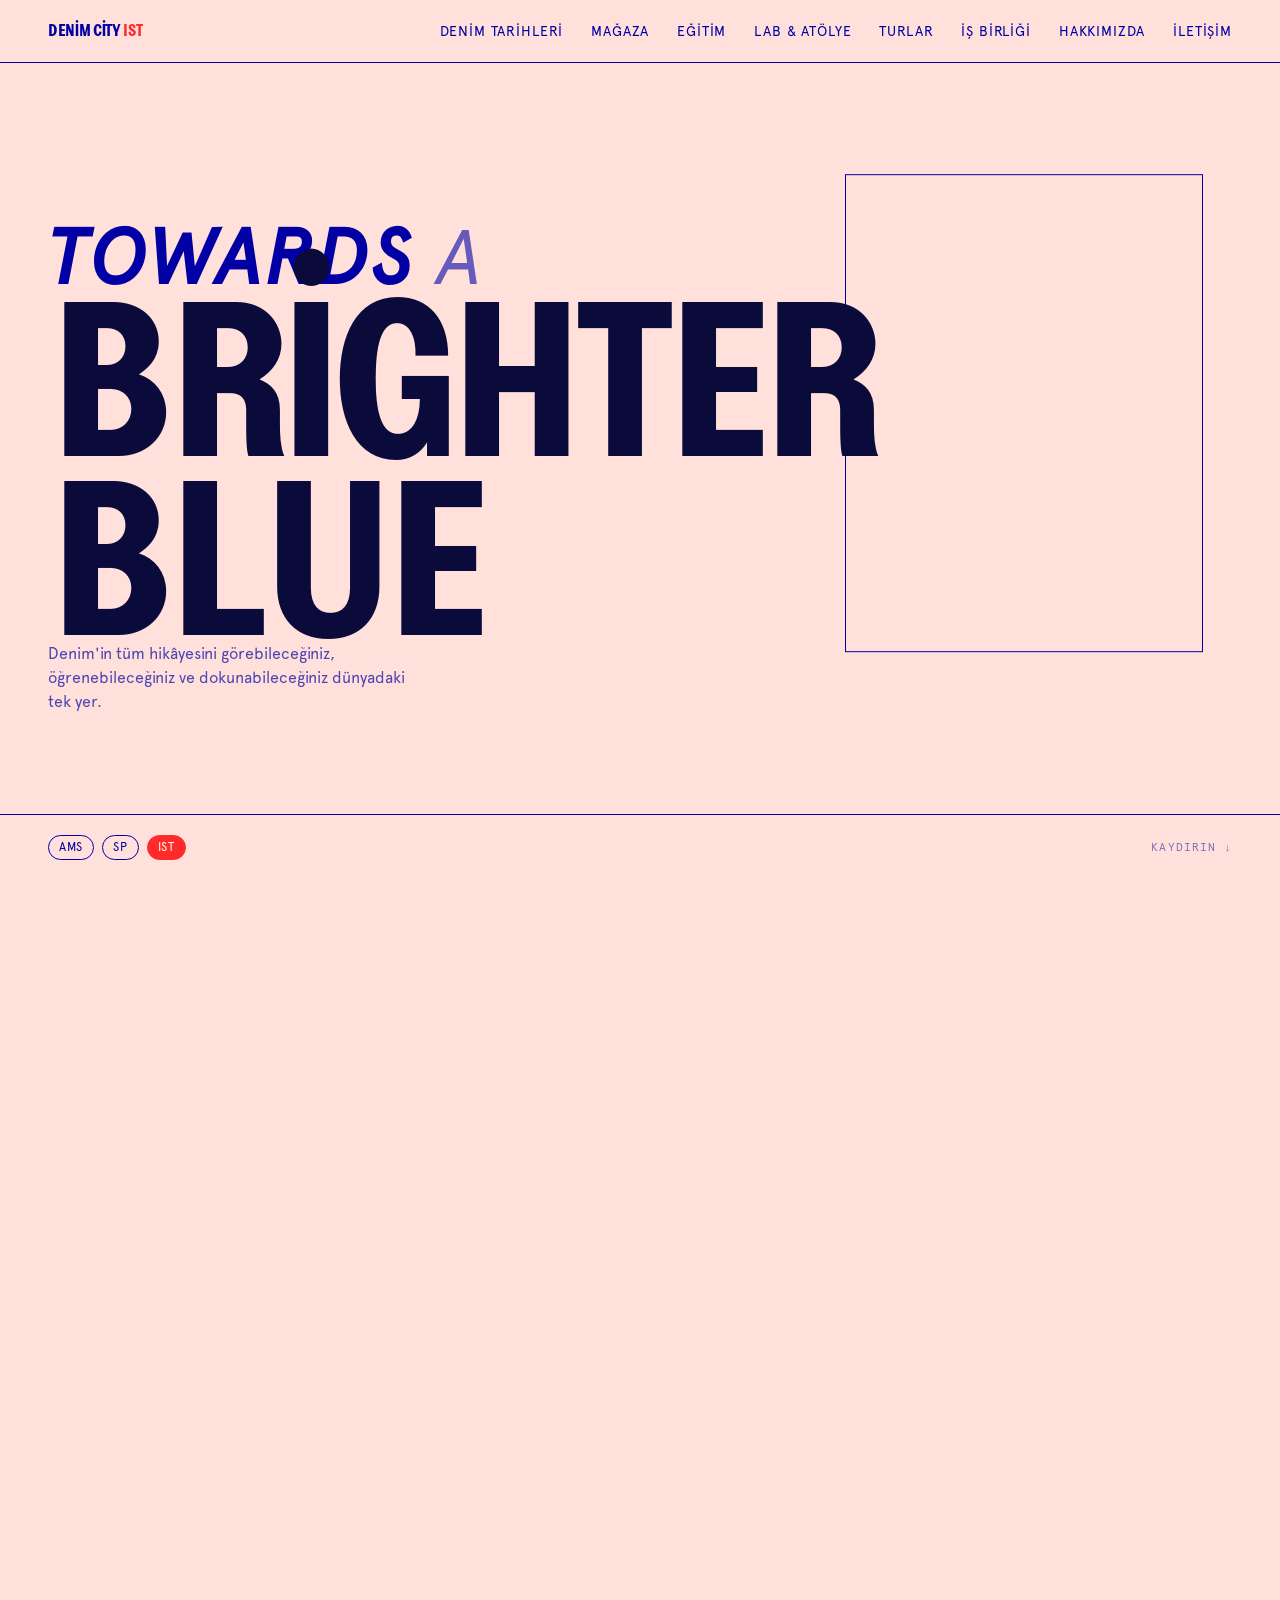
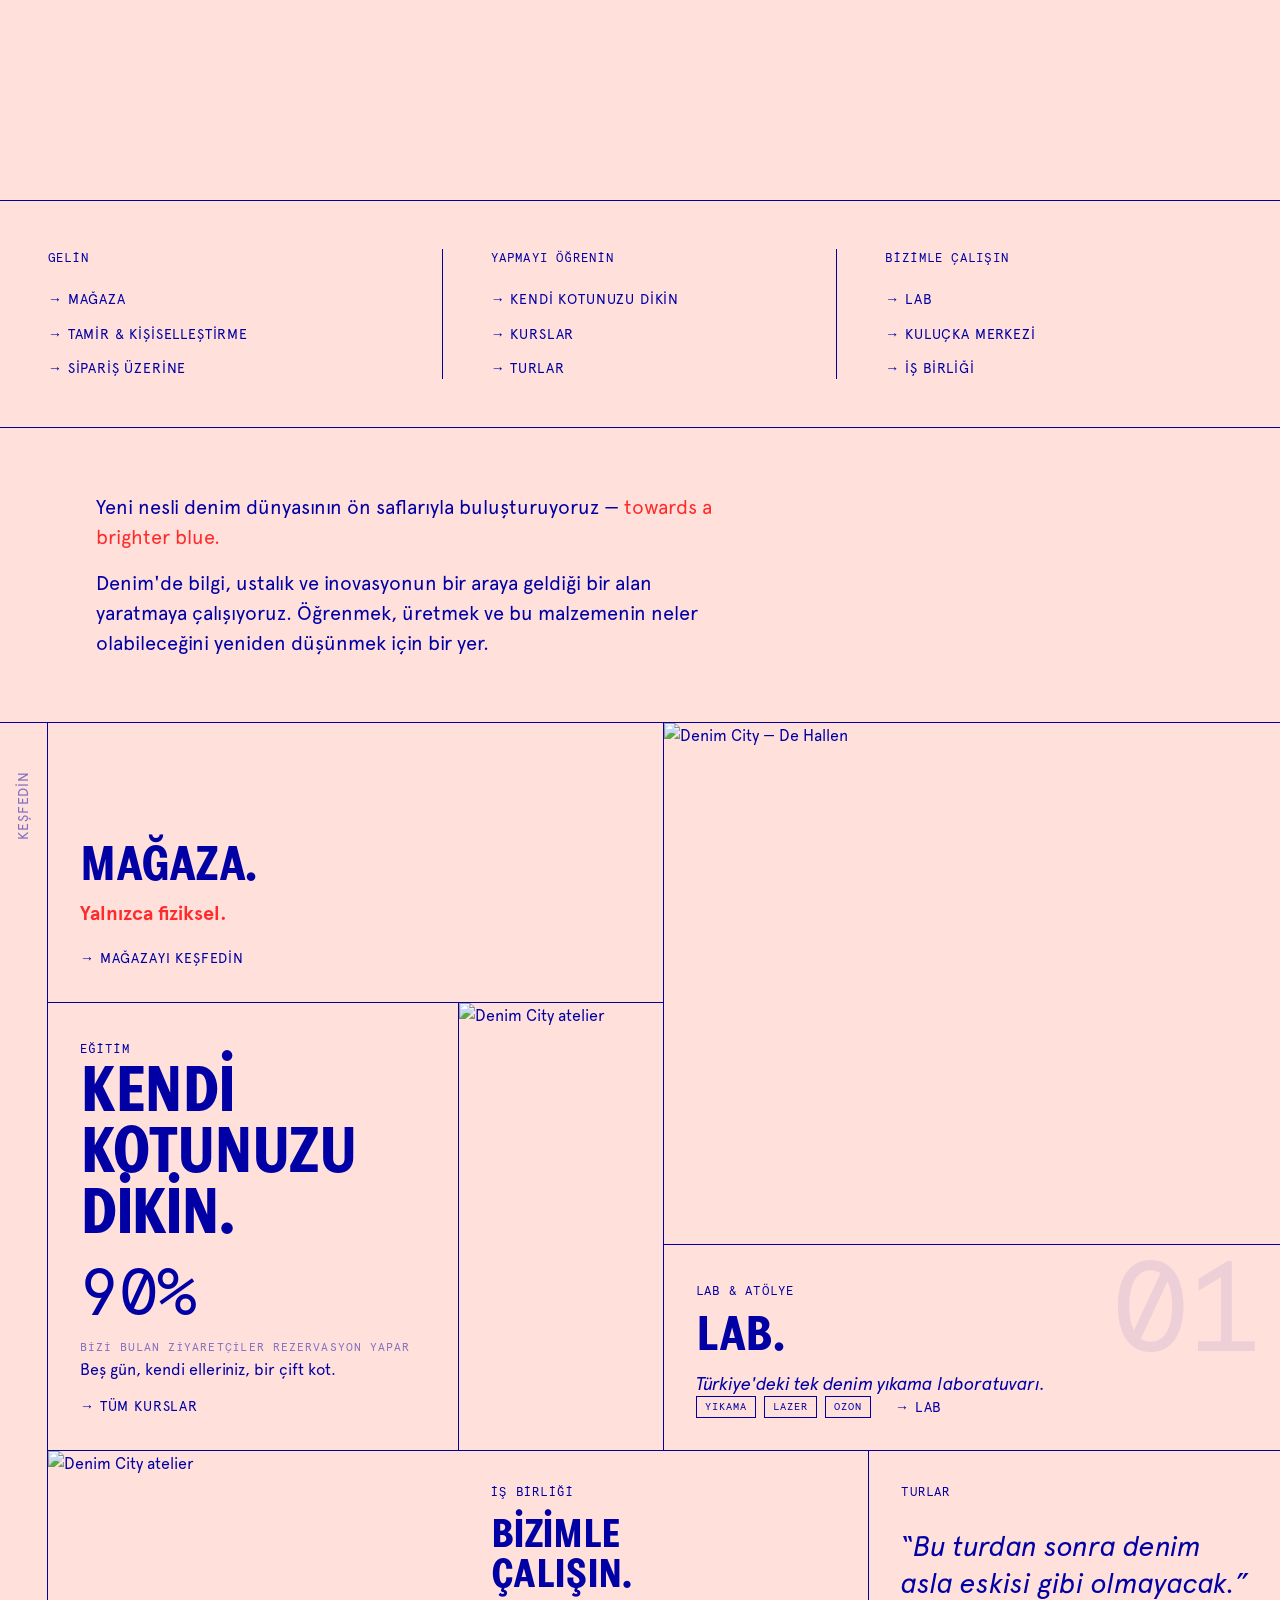
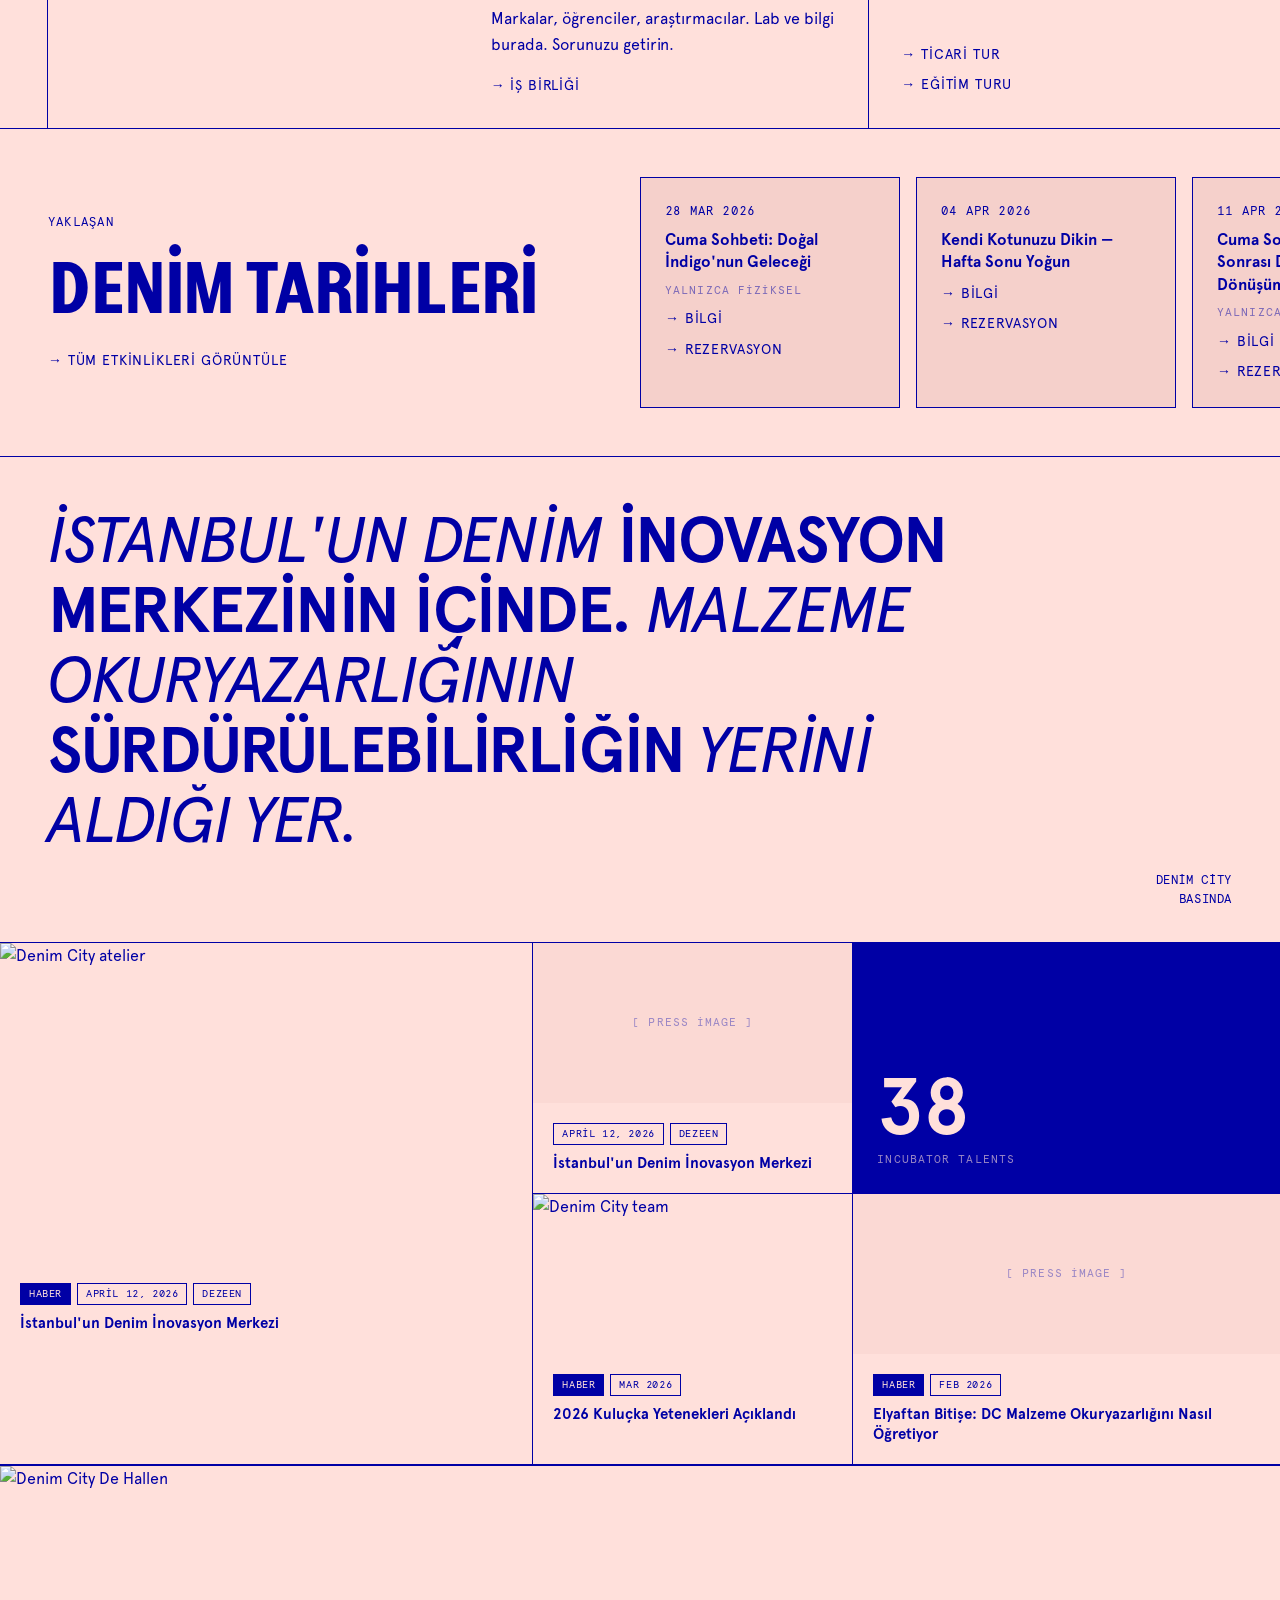
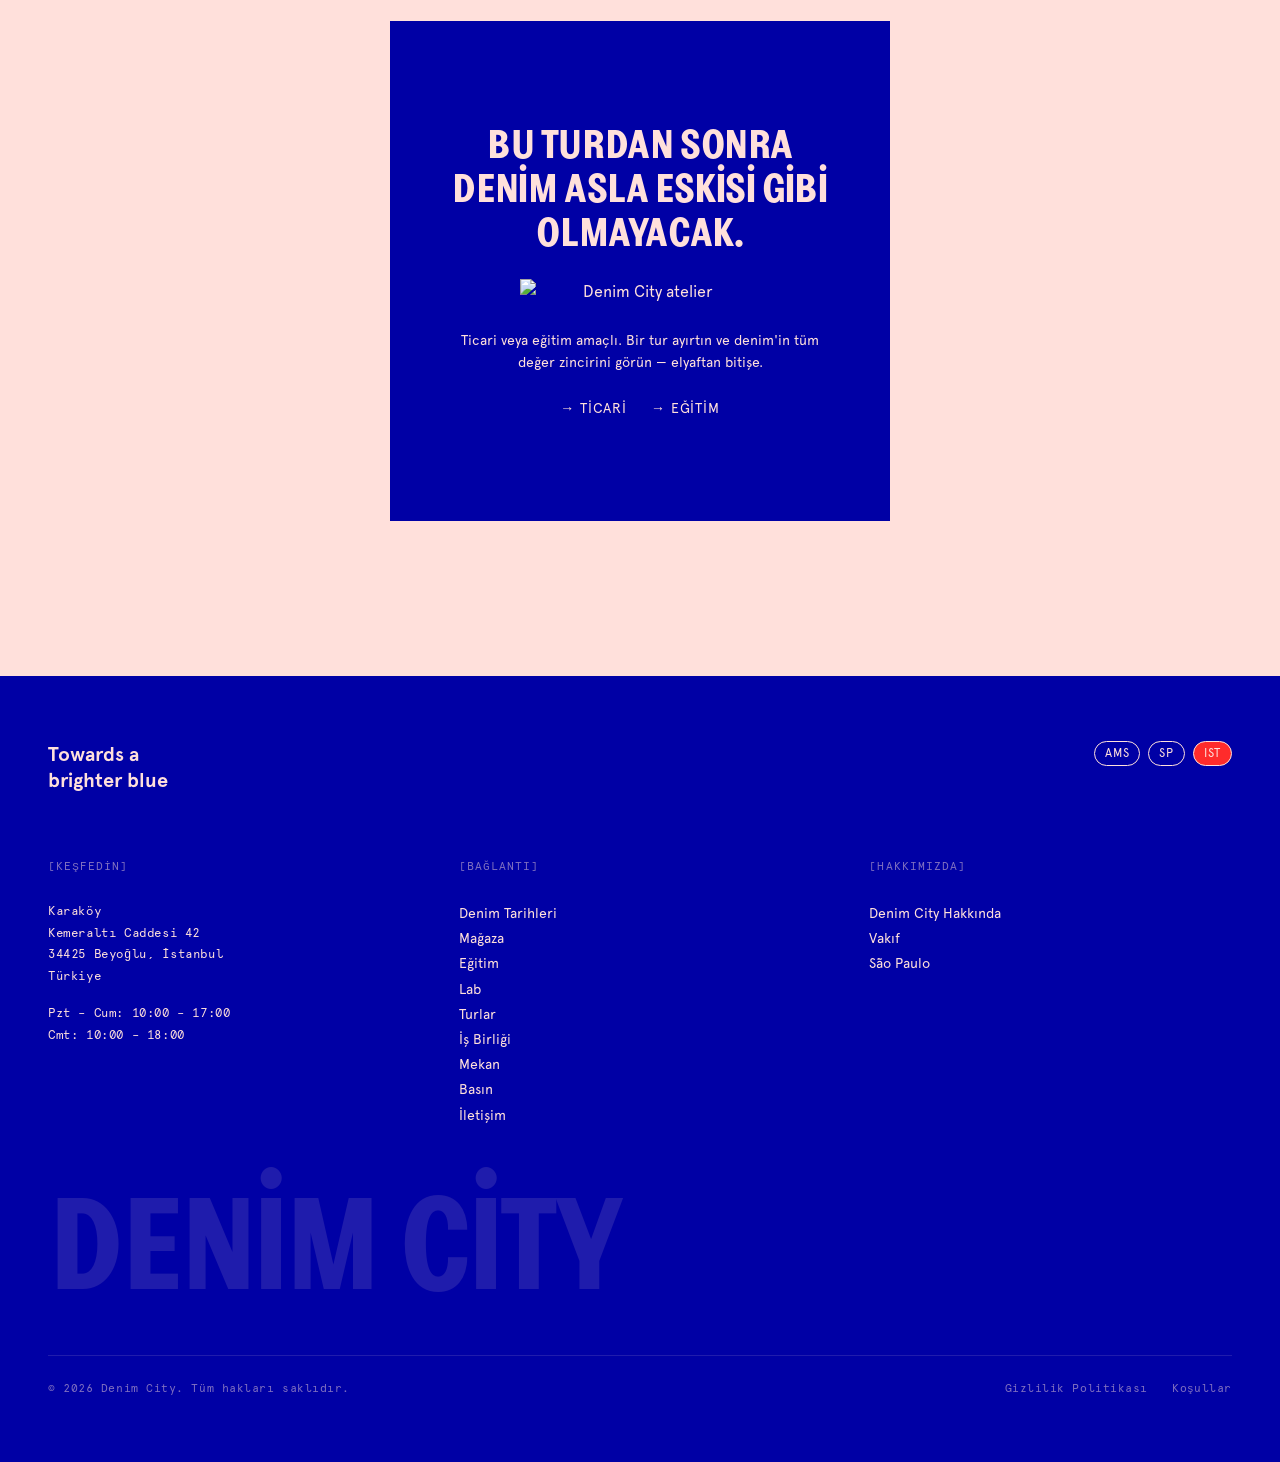
==== commit e30440bc: "Replace old inline annotation tool with API-backed version - Removed inline annotation HTML/CSS/JS f" ====
--- a/homepage-a-fade-tr.html
+++ b/homepage-a-fade-tr.html
@@ -1358,355 +1358,7 @@
     </div>
   </footer>
 
-<!-- ── Annotation Layer ── -->
-<div id="anno-overlay"></div>
-<div id="anno-toolbar">
-  <button id="anno-toggle" title="Toggle annotations">✎</button>
-  <span id="anno-count">0</span>
-  <button id="anno-export" title="Export annotations">↓</button>
-  <button id="anno-clear" title="Clear all">✕</button>
-</div>
-
-<div id="anno-form" style="display:none;">
-  <label>
-    <span>Name</span>
-    <input type="text" id="anno-name" placeholder="Your name">
-  </label>
-  <label>
-    <span>Note</span>
-    <textarea id="anno-note" rows="3" placeholder="Your annotation..."></textarea>
-  </label>
-  <div id="anno-form-actions">
-    <button id="anno-save">Save</button>
-    <button id="anno-cancel">Cancel</button>
-  </div>
-</div>
-
-<style>
-  #anno-toolbar {
-    position: fixed;
-    bottom: 24px;
-    right: 24px;
-    z-index: 9999;
-    display: flex;
-    align-items: center;
-    gap: 8px;
-    background: var(--primary);
-    color: var(--bg);
-    padding: 8px 16px;
-    border-radius: 999px;
-    font-family: var(--font-mono);
-    font-size: 12px;
-    box-shadow: 0 4px 24px rgba(0,0,0,0.2);
-  }
-  #anno-toolbar button {
-    background: none;
-    border: none;
-    color: var(--bg);
-    font-size: 16px;
-    cursor: pointer;
-    padding: 4px 8px;
-    border-radius: 4px;
-    font-family: inherit;
-    transition: background 0.15s;
-  }
-  #anno-toolbar button:hover {
-    background: rgba(255,224,219,0.15);
-  }
-  #anno-toggle.active {
-    background: var(--accent);
-    color: white;
-  }
-  #anno-count {
-    min-width: 20px;
-    text-align: center;
-  }
-
-  #anno-form {
-    position: fixed;
-    z-index: 10000;
-    background: white;
-    border: 1px solid var(--primary);
-    padding: 20px;
-    width: 280px;
-    box-shadow: 0 8px 32px rgba(0,0,0,0.15);
-    font-family: var(--font-body);
-    font-size: 14px;
-  }
-  #anno-form label {
-    display: block;
-    margin-bottom: 12px;
-  }
-  #anno-form label span {
-    display: block;
-    font-family: var(--font-mono);
-    font-size: 10px;
-    text-transform: uppercase;
-    letter-spacing: 0.1em;
-    color: #0000A580;
-    margin-bottom: 4px;
-  }
-  #anno-form input,
-  #anno-form textarea {
-    width: 100%;
-    border: 1px solid var(--primary);
-    padding: 8px;
-    font-family: var(--font-body);
-    font-size: 13px;
-    background: var(--bg);
-    color: var(--primary);
-    outline: none;
-    resize: vertical;
-  }
-  #anno-form-actions {
-    display: flex;
-    gap: 8px;
-  }
-  #anno-form-actions button {
-    flex: 1;
-    padding: 8px;
-    border: 1px solid var(--primary);
-    background: none;
-    color: var(--primary);
-    font-family: var(--font-mono);
-    font-size: 11px;
-    text-transform: uppercase;
-    letter-spacing: 0.06em;
-    cursor: pointer;
-    transition: all 0.15s;
-  }
-  #anno-save {
-    background: var(--primary) !important;
-    color: var(--bg) !important;
-  }
-  #anno-save:hover {
-    background: var(--accent) !important;
-    border-color: var(--accent) !important;
-  }
-
-  .anno-pin {
-    position: absolute;
-    z-index: 9998;
-    width: 24px;
-    height: 24px;
-    border-radius: 50%;
-    background: var(--accent);
-    color: white;
-    font-family: var(--font-mono);
-    font-size: 10px;
-    display: flex;
-    align-items: center;
-    justify-content: center;
-    cursor: pointer;
-    transform: translate(-50%, -50%);
-    box-shadow: 0 2px 8px rgba(0,0,0,0.2);
-    transition: transform 0.15s;
-  }
-  .anno-pin:hover {
-    transform: translate(-50%, -50%) scale(1.2);
-  }
-
-  .anno-bubble {
-    position: absolute;
-    z-index: 9999;
-    background: white;
-    border: 1px solid var(--primary);
-    padding: 16px;
-    width: 240px;
-    box-shadow: 0 4px 16px rgba(0,0,0,0.1);
-    font-family: var(--font-body);
-    font-size: 13px;
-    line-height: 1.5;
-    display: none;
-    transform: translate(-50%, 16px);
-  }
-  .anno-bubble.visible {
-    display: block;
-  }
-  .anno-bubble__name {
-    font-family: var(--font-mono);
-    font-size: 10px;
-    text-transform: uppercase;
-    letter-spacing: 0.1em;
-    color: var(--accent);
-    margin-bottom: 4px;
-  }
-  .anno-bubble__note {
-    color: var(--primary);
-  }
-  .anno-bubble__delete {
-    font-family: var(--font-mono);
-    font-size: 9px;
-    text-transform: uppercase;
-    letter-spacing: 0.1em;
-    color: #0000A580;
-    background: none;
-    border: none;
-    cursor: pointer;
-    margin-top: 8px;
-    padding: 0;
-  }
-  .anno-bubble__delete:hover {
-    color: var(--accent);
-  }
-
-  body.annotating {
-    cursor: crosshair;
-  }
-  #anno-overlay {
-    display: none;
-    position: fixed;
-    inset: 0;
-    z-index: 9990;
-    cursor: crosshair;
-  }
-  body.annotating #anno-overlay {
-    display: block;
-  }
-</style>
-
-<script>
-(function() {
-  const KEY = 'dc-annotations';
-  let annotations = JSON.parse(localStorage.getItem(KEY) || '[]');
-  let isAnnotating = false;
-  let pendingClick = null;
-
-  const toggle = document.getElementById('anno-toggle');
-  const count = document.getElementById('anno-count');
-  const form = document.getElementById('anno-form');
-  const nameInput = document.getElementById('anno-name');
-  const noteInput = document.getElementById('anno-note');
-  const saveBtn = document.getElementById('anno-save');
-  const cancelBtn = document.getElementById('anno-cancel');
-  const exportBtn = document.getElementById('anno-export');
-  const clearBtn = document.getElementById('anno-clear');
-
-  // Restore saved name
-  nameInput.value = localStorage.getItem('dc-anno-name') || '';
-
-  function save() {
-    localStorage.setItem(KEY, JSON.stringify(annotations));
-    count.textContent = annotations.length;
-  }
-
-  function renderAll() {
-    document.querySelectorAll('.anno-pin, .anno-bubble').forEach(el => el.remove());
-    annotations.forEach((a, i) => renderPin(a, i));
-    count.textContent = annotations.length;
-  }
-
-  function renderPin(a, index) {
-    const pin = document.createElement('div');
-    pin.className = 'anno-pin';
-    pin.textContent = index + 1;
-    pin.style.left = a.x + 'px';
-    pin.style.top = a.y + 'px';
-
-    const bubble = document.createElement('div');
-    bubble.className = 'anno-bubble';
-    bubble.style.left = a.x + 'px';
-    bubble.style.top = (a.y + 12) + 'px';
-    bubble.innerHTML = `
-      <div class="anno-bubble__name">${a.name || 'Anonymous'}</div>
-      <div class="anno-bubble__note">${a.note}</div>
-      <button class="anno-bubble__delete" data-index="${index}">Delete</button>
-    `;
-
-    pin.addEventListener('click', (e) => {
-      e.stopPropagation();
-      document.querySelectorAll('.anno-bubble').forEach(b => b.classList.remove('visible'));
-      bubble.classList.toggle('visible');
-    });
-
-    bubble.querySelector('.anno-bubble__delete').addEventListener('click', (e) => {
-      e.stopPropagation();
-      annotations.splice(index, 1);
-      save();
-      renderAll();
-    });
-
-    document.body.appendChild(pin);
-    document.body.appendChild(bubble);
-  }
-
-  toggle.addEventListener('click', () => {
-    isAnnotating = !isAnnotating;
-    toggle.classList.toggle('active', isAnnotating);
-    document.body.classList.toggle('annotating', isAnnotating);
-  });
-
-  const overlay = document.getElementById('anno-overlay');
-  overlay.addEventListener('click', (e) => {
-    document.querySelectorAll('.anno-bubble').forEach(b => b.classList.remove('visible'));
-
-    const scrollX = window.scrollX;
-    const scrollY = window.scrollY;
-    pendingClick = { x: e.clientX + scrollX, y: e.clientY + scrollY };
-
-    form.style.display = 'block';
-    form.style.left = Math.min(e.clientX, window.innerWidth - 300) + 'px';
-    form.style.top = (e.clientY + 20) + 'px';
-    form.style.position = 'fixed';
-    noteInput.value = '';
-    noteInput.focus();
-  });
-
-  saveBtn.addEventListener('click', () => {
-    if (!noteInput.value.trim()) return;
-    localStorage.setItem('dc-anno-name', nameInput.value);
-    annotations.push({
-      x: pendingClick.x,
-      y: pendingClick.y,
-      name: nameInput.value.trim(),
-      note: noteInput.value.trim(),
-      time: new Date().toISOString()
-    });
-    save();
-    renderAll();
-    form.style.display = 'none';
-  });
-
-  cancelBtn.addEventListener('click', () => {
-    form.style.display = 'none';
-  });
-
-  clearBtn.addEventListener('click', () => {
-    if (confirm('Clear all annotations?')) {
-      annotations = [];
-      save();
-      renderAll();
-    }
-  });
-
-  exportBtn.addEventListener('click', () => {
-    let md = '# Homepage Annotations — Denim City IST\n\n';
-    md += `Exported: ${new Date().toLocaleDateString('tr-TR')}\n\n`;
-    annotations.forEach((a, i) => {
-      md += `## ${i + 1}. ${a.name || 'Anonymous'}\n`;
-      md += `${a.note}\n`;
-      md += `*Position: ${Math.round(a.x)}px, ${Math.round(a.y)}px — ${a.time ? new Date(a.time).toLocaleString('tr-TR') : ''}*\n\n`;
-    });
-
-    const blob = new Blob([md], { type: 'text/markdown' });
-    const url = URL.createObjectURL(blob);
-    const link = document.createElement('a');
-    link.href = url;
-    link.download = 'homepage-annotations.md';
-    link.click();
-    URL.revokeObjectURL(url);
-  });
-
-  // Close bubbles on outside click
-  document.addEventListener('click', (e) => {
-    if (!e.target.closest('.anno-pin') && !e.target.closest('.anno-bubble')) {
-      document.querySelectorAll('.anno-bubble').forEach(b => b.classList.remove('visible'));
-    }
-  });
-
-  renderAll();
-})();
-</script>
+
 
 <script>
   // Scroll-driven fade: indigo → electric blue (works in all browsers)
